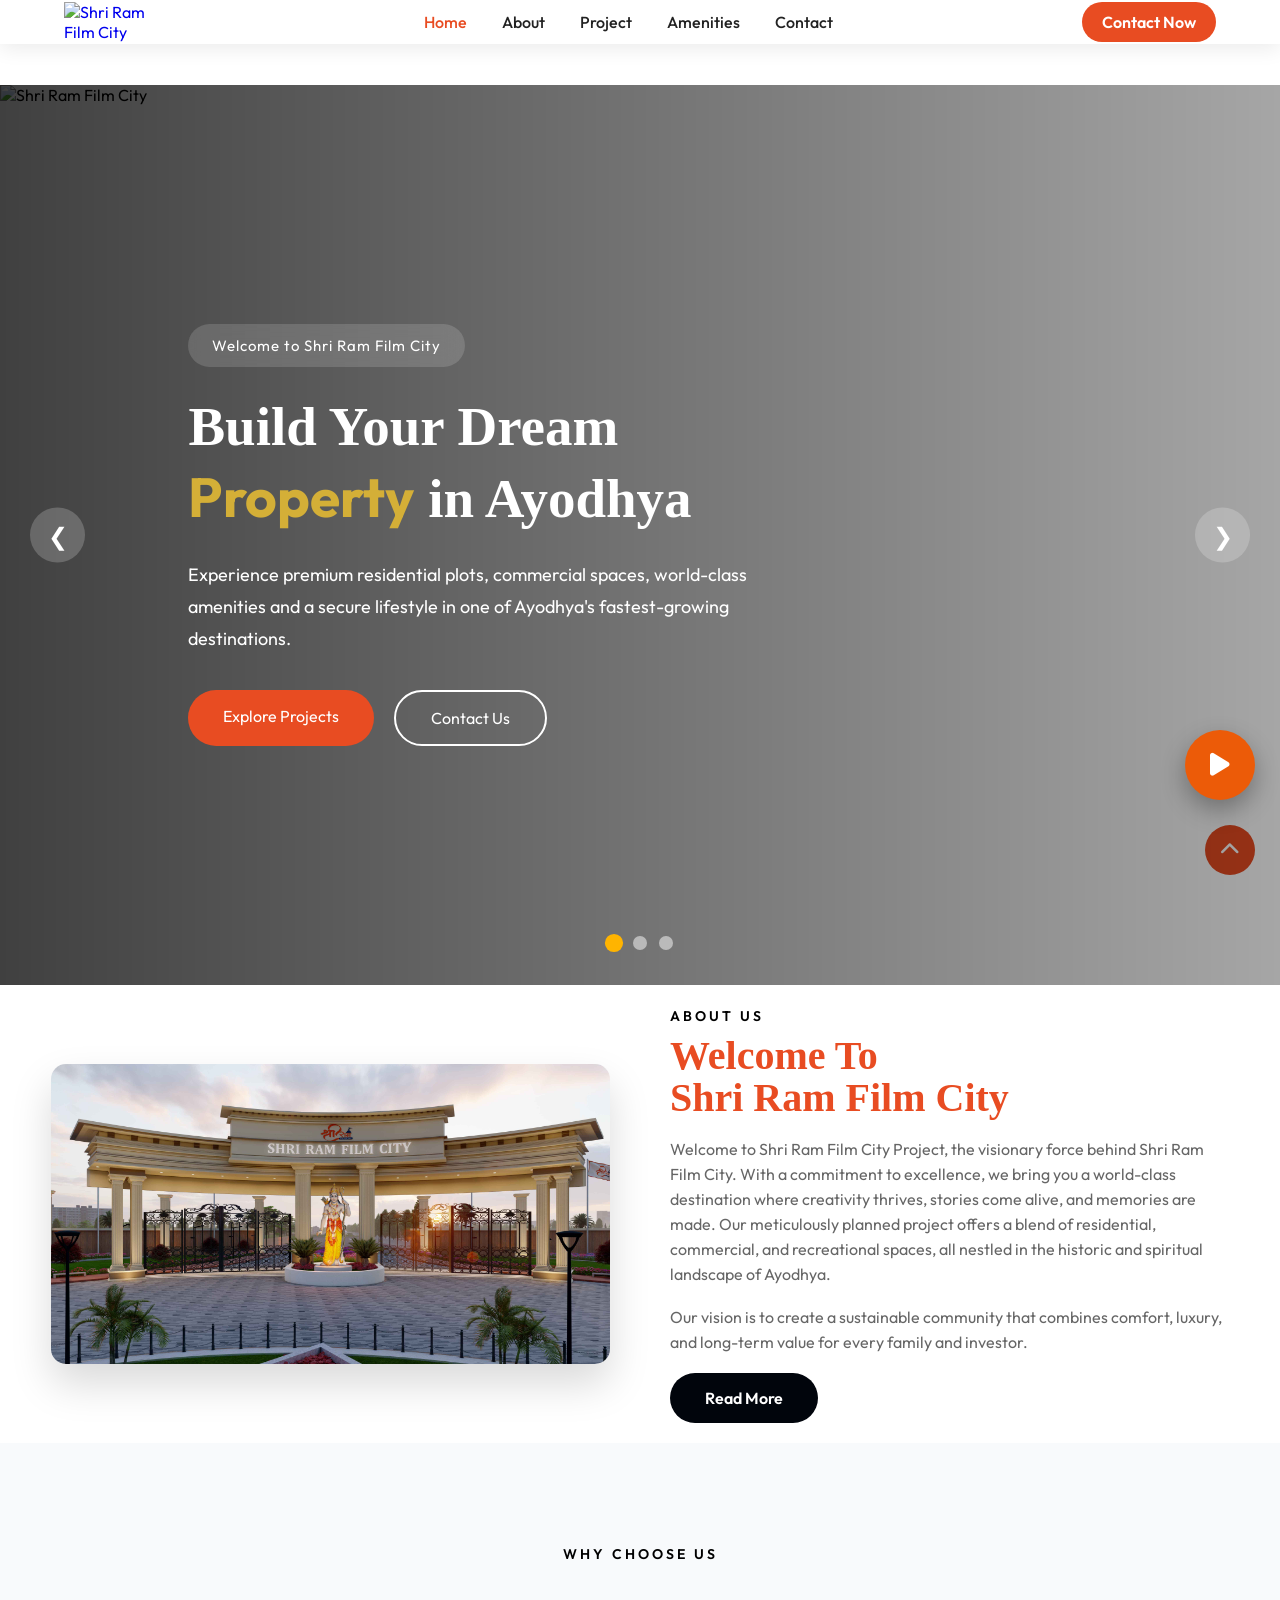
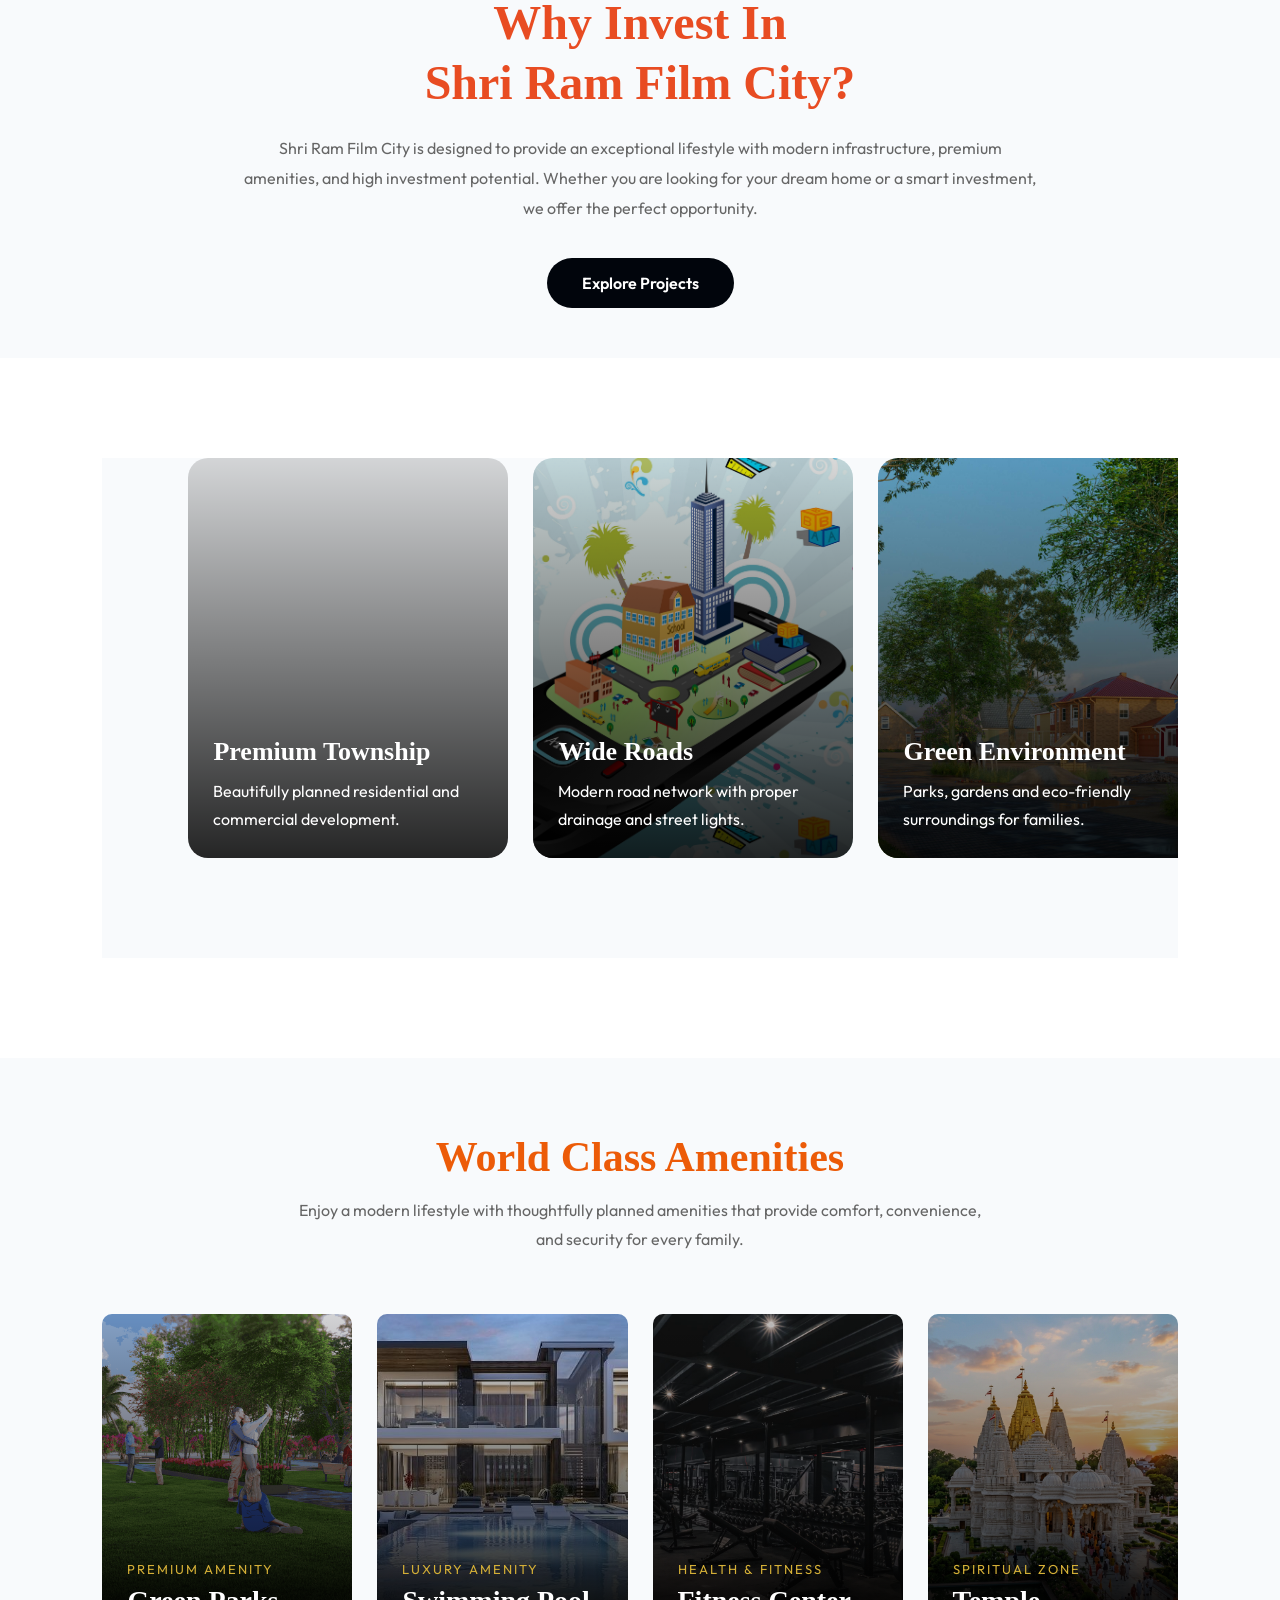
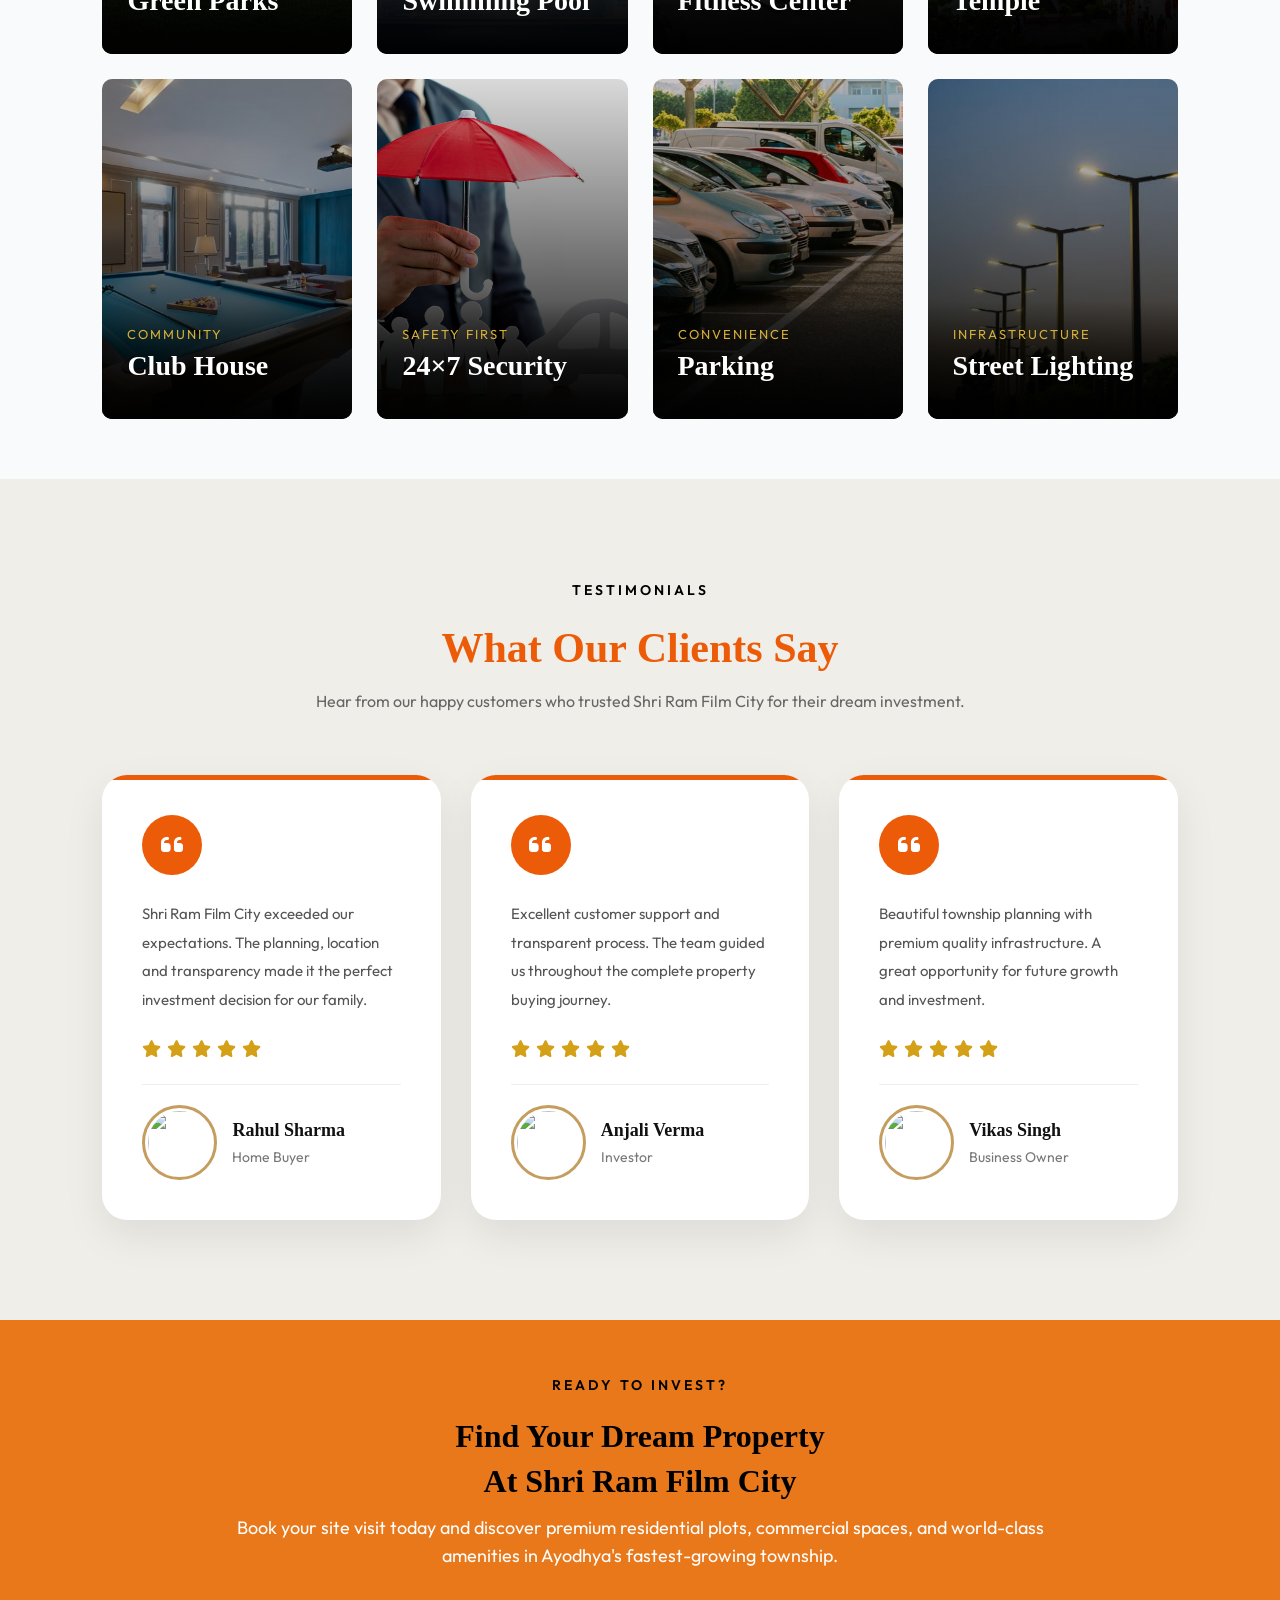
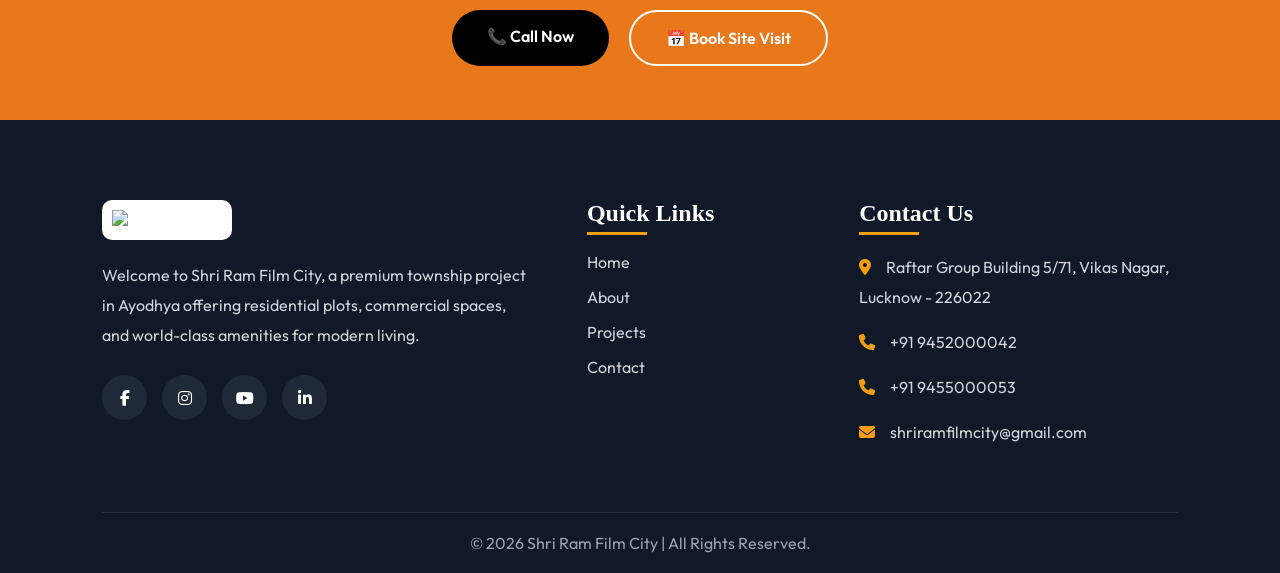
==== index.html @ e2ac4937 "Initial commit" ====
<!DOCTYPE html>
<html lang="en">

<head>

<meta charset="UTF-8">

<meta name="viewport" content="width=device-width, initial-scale=1.0">

<title>Shri Ram Film City</title>

<link rel="preconnect" href="https://fonts.googleapis.com">

<link rel="preconnect" href="https://fonts.gstatic.com" crossorigin>

<link href="https://fonts.googleapis.com/css2?family=Poppins:wght@300;400;500;600;700;800&display=swap" rel="stylesheet">

<link rel="stylesheet" href="css/style.css">

<link rel="stylesheet" href="css/responsive.css">

<link rel="preconnect" href="https://fonts.googleapis.com">
<link rel="preconnect" href="https://fonts.gstatic.com" crossorigin>

<link href="https://fonts.googleapis.com/css2?family=Outfit:wght@300;400;500;600;700;800&display=swap" rel="stylesheet">
<link rel="stylesheet" href="https://cdnjs.cloudflare.com/ajax/libs/font-awesome/6.7.2/css/all.min.css">
</head>

<body>

    <!--=========================
        PRELOADER
==========================-->

<div id="preloader">

    <div class="loader-content">

        <img src="../ShriRam//assets/images/logo.png" alt="Logo">

    </div>

</div>

<!-- Navbar -->
<!-- =======================
        HEADER
======================== -->

<header class="header">

    <nav class="navbar">

        <!-- Logo -->

        <a href="index.html" class="logo">

            <img src="../ShriRam/assets/images/logo.png" alt="Shri Ram Film City">

        </a>

        <!-- Navigation -->

        <ul class="nav-links">

            <li><a href="index.html" class="active">Home</a></li>

            <li><a href="about.html">About</a></li>

            <li><a href="Project.html">Project</a></li>

            <li><a href="Aminities.html">Amenities</a></li>

            <li><a href="contact.html">Contact</a></li>

        </ul>

        <!-- Book Button -->

        <a href="contact.html" class="book-btn">

            Contact Now

        </a>

        <!-- Mobile Menu -->

        <div class="menu-btn">

            ☰

        </div>

    </nav>

</header>


<!-- Hero -->
<!-- =========================
          HERO SECTION
========================== -->
<!--=====================================
            HERO SECTION
======================================-->

<section class="hero">

    <!-- Slider -->

    <div class="hero-slider">

        <!-- Slide 1 -->

        <div class="slide active">

            <img src="../ShriRam/assets/images/about.jpg" alt="Shri Ram Film City">

        </div>

        <!-- Slide 2 -->

        <div class="slide">

            <img src="../ShriRam/assets/images/hero.jpg.jpg" alt="Luxury Township">

        </div>

        <!-- Slide 3 -->

        <div class="slide">

            <img src="../ShriRam/assets/images/about.jpg" alt="Premium Villas">

        </div>

    </div>

    <!-- Overlay -->

    <div class="hero-overlay"></div>

    <!-- Hero Content -->

    <div class="hero-content">

        <span class="hero-subtitle">

            Welcome to Shri Ram Film City

        </span>

        <h1>

            Build Your Dream

            <span>Property</span>

            in Ayodhya

        </h1>

        <p>

            Experience premium residential plots, commercial spaces,
            world-class amenities and a secure lifestyle in one of
            Ayodhya's fastest-growing destinations.

        </p>

        <div class="hero-btns">

            <a href="projects.html" class="primary-btn">

                Explore Projects

            </a>

            <a href="contact.html" class="secondary-btn">

                Contact Us

            </a>

        </div>

    </div>

    <!-- Navigation Buttons -->

    <button class="slider-btn prev">

        &#10094;

    </button>

    <button class="slider-btn next">

        &#10095;

    </button>

    <!-- Pagination -->

    <div class="slider-dots">

        <span class="dot active"></span>

        <span class="dot"></span>

        <span class="dot"></span>

    </div>

</section>


<!-- About -->
<!-- ==================================
            ABOUT SECTION
=================================== -->

<section class="about">

    <div class="about-image">

        <img src="./assets/images/about.jpg" alt="About Shri Ram Film City">

    </div>

    <div class="about-content">

        <span class="section-subtitle">
            ABOUT US
        </span>

        <h2>
            Welcome To <br>
            Shri Ram Film City
        </h2>

        <p>
           
             Welcome to Shri Ram Film City Project, the visionary force behind Shri Ram Film City. With a commitment to excellence, we bring you a world-class destination where creativity thrives, stories come alive, and memories are made. Our meticulously planned project offers a blend of residential, commercial, and recreational spaces, all nestled in the historic and spiritual landscape of Ayodhya.
        </p>

        <p>
            Our vision is to create a sustainable community that combines
            comfort, luxury, and long-term value for every family and investor.
        </p>


        <a href="about.html" class="about-btn">
            Read More
        </a>

    </div>

</section>


<!-- Why Choose -->

<!-- ==================================
        WHY CHOOSE US
=================================== -->

<section class="why-choose">

    <div class="why-left">

        <span class="section-subtitle">WHY CHOOSE US</span>

        <h2>
            Why Invest In <br>
            Shri Ram Film City?
        </h2>

        <p>
            Shri Ram Film City is designed to provide an exceptional lifestyle
            with modern infrastructure, premium amenities, and high investment
            potential. Whether you are looking for your dream home or a smart
            investment, we offer the perfect opportunity.
        </p>

        <a href="projects.html" class="about-btn">
            Explore Projects
        </a>

    </div>

  
</section>
<section>

      <div class="why-right">

   <div class="why-track">

    <div class="why-card card1">
    <div class="overlay">
        <h3>Premium Township</h3>
        <p>Beautifully planned residential and commercial development.</p>
    </div>
</div>

<div class="why-card card2">
    <div class="overlay">
        <h3>Wide Roads</h3>
        <p>Modern road network with proper drainage and street lights.</p>
    </div>
</div>

<div class="why-card card3">
    <div class="overlay">
        <h3>Green Environment</h3>
        <p>Parks, gardens and eco-friendly surroundings for families.</p>
    </div>
</div>

<div class="why-card card4">
    <div class="overlay">
        <h3>24×7 Security</h3>
        <p>Gated community with CCTV surveillance and professional security.</p>
    </div>
</div>

<div class="why-card card5">
    <div class="overlay">
        <h3>High Returns</h3>
        <p>Excellent future appreciation and strong investment potential.</p>
    </div>
</div>

<div class="why-card card6">
    <div class="overlay">
        <h3>Prime Location</h3>
        <p>Excellent connectivity to Ayodhya city and major highways.</p>
    </div>
</div>

<!-- Duplicate Cards -->

<div class="why-card card1">
    <div class="overlay">
        <h3>Premium Township</h3>
        <p>Beautifully planned residential and commercial development.</p>
    </div>
</div>

<div class="why-card card2">
    <div class="overlay">
        <h3>Wide Roads</h3>
        <p>Modern road network with proper drainage and street lights.</p>
    </div>
</div>

<div class="why-card card3">
    <div class="overlay">
        <h3>Green Environment</h3>
        <p>Parks, gardens and eco-friendly surroundings.</p>
    </div>
</div>
</div>

</div>
</section>



<!-- Amenities -->
<!-- ==================================
        AMENITIES SECTION
=================================== -->

<section class="amenities">

    <div class="section-heading">

        <h2>World Class Amenities</h2>

        <p>
            Enjoy a modern lifestyle with thoughtfully planned amenities
            that provide comfort, convenience, and security for every family.
        </p>

    </div>

  <div class="amenities-grid">

    <div class="amenity-card park">
        <div class="amenity-content">
            <span>Premium Amenity</span>
            <h3>Green Parks</h3>
            <p>Beautiful landscaped gardens with lush greenery and walking tracks.</p>
           
        </div>
    </div>

    <div class="amenity-card pool">
        <div class="amenity-content">
            <span>Luxury Amenity</span>
            <h3>Swimming Pool</h3>
            <p>Modern swimming pool designed for relaxation and fitness.</p>
            
        </div>
    </div>

    <div class="amenity-card gym">
        <div class="amenity-content">
            <span>Health & Fitness</span>
            <h3>Fitness Center</h3>
            <p>Fully equipped gym with modern fitness machines.</p>
            
        </div>
    </div>

    <div class="amenity-card temple">
        <div class="amenity-content">
            <span>Spiritual Zone</span>
            <h3>Temple</h3>
            <p>A peaceful temple offering a serene spiritual environment.</p>
            
        </div>
    </div>

    <div class="amenity-card club">
        <div class="amenity-content">
            <span>Community</span>
            <h3>Club House</h3>
            <p>Luxury clubhouse for celebrations and recreational activities.</p>
            
        </div>
    </div>

    <div class="amenity-card security">
        <div class="amenity-content">
            <span>Safety First</span>
            <h3>24×7 Security</h3>
            <p>Round-the-clock CCTV surveillance and gated security.</p>
            
        </div>
    </div>

    <div class="amenity-card parking">
        <div class="amenity-content">
            <span>Convenience</span>
            <h3>Parking</h3>
            <p>Dedicated parking spaces for residents and visitors.</p>
            
        </div>
    </div>

    <div class="amenity-card lighting">
        <div class="amenity-content">
            <span>Infrastructure</span>
            <h3>Street Lighting</h3>
            <p>LED street lighting ensuring safety throughout the township.</p>
            
        </div>
    </div>

</div>

</section>

<!-- Testimonials -->
<!-- ==========================
        TESTIMONIALS
========================== -->

<section class="testimonials">


    <div class="section-heading">

        <span class="section-subtitle">
            TESTIMONIALS
        </span>


        <h2>
            What Our Clients Say
        </h2>


        <p>
            Hear from our happy customers who trusted
            Shri Ram Film City for their dream investment.
        </p>


    </div>



    <div class="testimonial-container">


        <!-- Card 1 -->

        <div class="testimonial-card">


            <div class="quote-icon">
                <i class="fa-solid fa-quote-left"></i>
            </div>


            <p>
                Shri Ram Film City exceeded our expectations.
                The planning, location and transparency made
                it the perfect investment decision for our family.
            </p>


            <div class="rating">

                <i class="fa-solid fa-star"></i>
                <i class="fa-solid fa-star"></i>
                <i class="fa-solid fa-star"></i>
                <i class="fa-solid fa-star"></i>
                <i class="fa-solid fa-star"></i>

            </div>



            <div class="client">


                <img src="../ShriRam/assets/images/client1.jfif">


                <div>

                    <h3>
                        Rahul Sharma
                    </h3>

                    <span>
                        Home Buyer
                    </span>

                </div>


            </div>


        </div>





        <!-- Card 2 -->


        <div class="testimonial-card">


            <div class="quote-icon">
                <i class="fa-solid fa-quote-left"></i>
            </div>


            <p>

                Excellent customer support and transparent
                process. The team guided us throughout the
                complete property buying journey.

            </p>


            <div class="rating">

                <i class="fa-solid fa-star"></i>
                <i class="fa-solid fa-star"></i>
                <i class="fa-solid fa-star"></i>
                <i class="fa-solid fa-star"></i>
                <i class="fa-solid fa-star"></i>

            </div>



            <div class="client">


                <img src="../ShriRam/assets/images/client2.avif">


                <div>

                    <h3>
                        Anjali Verma
                    </h3>


                    <span>
                        Investor
                    </span>


                </div>


            </div>



        </div>






        <!-- Card 3 -->


        <div class="testimonial-card">


            <div class="quote-icon">

                <i class="fa-solid fa-quote-left"></i>

            </div>



            <p>

                Beautiful township planning with premium
                quality infrastructure. A great opportunity
                for future growth and investment.

            </p>



            <div class="rating">


                <i class="fa-solid fa-star"></i>

                <i class="fa-solid fa-star"></i>

                <i class="fa-solid fa-star"></i>

                <i class="fa-solid fa-star"></i>

                <i class="fa-solid fa-star"></i>


            </div>




            <div class="client">


                <img src="../ShriRam/assets/images/client3.jfif">


                <div>

                    <h3>
                        Vikas Singh
                    </h3>


                    <span>
                        Business Owner
                    </span>


                </div>


            </div>



        </div>


    </div>


</section>


<!-- Contact -->

<!-- ==================================
        CALL TO ACTION
=================================== -->

<section class="cta">

    <div class="cta-overlay">

        <div class="cta-content">

            <span class="section-subtitle">
                READY TO INVEST?
            </span>

            <h2>
                Find Your Dream Property <br>
                At Shri Ram Film City
            </h2>

            <p>
                Book your site visit today and discover premium residential
                plots, commercial spaces, and world-class amenities in
                Ayodhya's fastest-growing township.
            </p>

           <div class="cta-buttons">

    <a href="contact.html" class="call-btn">
        📞 Call Now
    </a>

    <a href="contact.html" class="visit-btn">
        📅 Book Site Visit
    </a>

</div>

        </div>

    </div>

</section>

<!-- Footer -->

<!--=========================
        FOOTER
==========================-->

<footer class="footer">

    <div class="footer-container">

        <!-- Company -->

        <div class="footer-col">

            <img src="../ShriRam/assets/images/logo.png" class="footer-logo" alt="Logo">

            <p>
                Welcome to Shri Ram Film City, a premium township project
                in Ayodhya offering residential plots, commercial spaces,
                and world-class amenities for modern living.
            </p>

            <div class="social-links">

                <a href="#"><i class="fab fa-facebook-f"></i></a>

                <a href="#"><i class="fab fa-instagram"></i></a>

                <a href="#"><i class="fab fa-youtube"></i></a>

                <a href="#"><i class="fab fa-linkedin-in"></i></a>

            </div>

        </div>

        <!-- Quick Links -->

        <div class="footer-col">

            <h3>Quick Links</h3>

            <ul>

                <li><a href="index.html">Home</a></li>

                <li><a href="about.html">About</a></li>

                <li><a href="projects.html">Projects</a></li>

                <li><a href="contact.html">Contact</a></li>

            </ul>

        </div>

        <!-- Contact -->

        <div class="footer-col">

            <h3>Contact Us</h3>

            <p>
                <i class="fas fa-map-marker-alt"></i>

                Raftar Group Building 5/71,
                Vikas Nagar,
                Lucknow - 226022

            </p>

            <p>

                <i class="fas fa-phone"></i>

                +91 9452000042

            </p>

            <p>

                <i class="fas fa-phone"></i>

                +91 9455000053

            </p>

            <p>

                <i class="fas fa-envelope"></i>

                shriramfilmcity@gmail.com

            </p>

        </div>

    </div>

    <div class="footer-bottom">

        <p>

            © 2026 Shri Ram Film City | All Rights Reserved.

        </p>

    </div>

</footer>
<!-- Floating Video Button -->
<div class="video-popup-btn" id="openVideo">
    <i class="fa-solid fa-play"></i>
</div>

<!-- Video Popup -->
<div class="video-modal" id="videoModal">

    <div class="video-box">

        <span class="close-video" id="closeVideo">&times;</span>

        <video controls id="popupVideo">
            <source src="assets/video/shriram.mp4" type="video/mp4">
            Your browser does not support video.
        </video>

    </div>

</div>
<a href="#" class="scroll-top">

    <i class="fas fa-chevron-up"></i>

</a>

<script src="js/main.js"></script>

</body>

</html>
---- css/style.css ----
*{
margin:0;
padding:0;
  box-sizing:border-box;
    font-family: 'Outfit', sans-serif;
}

html{
scroll-behavior:smooth;
}

body{
background:#fff;
overflow-x:hidden;
}

img{
width:100%;
display:block;
}

a{
text-decoration:none;
}

ul{
list-style:none;
}

section{
padding:100px 8%;
}
h1,h2,h3,h4,h5,h6{
    font-family:'Cinzel', serif;
}

body{
    font-family:'Outfit', sans-serif;
}

/*==================================
        PRELOADER
===================================*/

#preloader{

    position:fixed;

    top:0;

    left:0;

    width:100%;

    height:100vh;

    background:#fff;

    display:flex;

    justify-content:center;

    align-items:center;

    z-index:99999;

    transition:opacity .6s ease, visibility .6s;

}
#preloader{

    transition: opacity 1s ease, visibility 1s ease;

}
.loader-content{

    text-align:center;

}

.loader-content img{

    width:120px;

    margin-bottom:20px;

    animation:logoZoom 1.5s infinite alternate;

}

.loader-content h2{

    font-size:40px;

    color:#E84C22;

    margin-bottom:30px;

}

.loader{

    width:60px;

    height:60px;

    border:6px solid #ddd;

    border-top:6px solid #0d6efd;

    border-radius:50%;

    margin:auto;

    animation:spin 1s linear infinite;

}

@keyframes spin{

    100%{

        transform:rotate(360deg);

    }

}

@keyframes logoZoom{

    from{

        transform:scale(1);

    }

    to{

        transform:scale(1.08);

    }

}
/*==================================
            HEADER
===================================*/

.header{

    position:fixed;

    top:0;

    left:0;

    width:100%;

    z-index:1000;

}

/*==================================
            NAVBAR
===================================*/

.navbar{

    width:100%;

    display:flex;

    justify-content:space-between;

    align-items:center;

    padding:2px 5%;

    background:#fff;

    box-shadow:0 5px 20px rgba(0,0,0,.08);

    transition:all .4s ease;

}

.logo img{

     width:110px;

    transition:.4s;

}

.nav-links{

    display:flex;

    align-items:center;

    gap:35px;

}

.nav-links li{

    list-style:none;

}

.nav-links a{

    color:#222;

    font-size:16px;

    font-weight:500;

    transition:.3s;

}

.nav-links a:hover{

    color:#E84C22;

}

.nav-links a.active{

    color:#E84C22;

}

/* Book Button */

.book-btn{

    background:#E84C22;

    color:#fff;

    padding:10px 20px;

    border-radius:40px;

    transition:.3s;

    font-weight:600;

}

.book-btn:hover{

    background:#084298;

}

/* Menu */

.menu-btn{

    display:none;

    font-size:30px;

    cursor:pointer;

}

/*==================================
            HERO
===================================*/
/*======================================
            HERO SECTION
======================================*/

.hero{
    position: relative;
    width: 100%;
    height: 100vh;
    margin-top: 85px;
    overflow: hidden;
}

/* Slider */

.hero-slider{
    position: absolute;
    inset: 0;
    width: 100%;
    height: 100%;
}

.slide{
    position: absolute;
    inset: 0;
    opacity: 0;
    visibility: hidden;
    transition: all 1s ease;
}

.slide.active{
    opacity: 1;
    visibility: visible;
}

.slide img{
    width: 100%;
    height: 100%;
    object-fit: cover;
    display: block;
}

/* Overlay */

.hero-overlay{
    position: absolute;
    inset: 0;
    background: linear-gradient(
        to right,
        rgba(0,0,0,.75),
        rgba(0,0,0,.35)
    );
    z-index: 2;
}

/* Content */

.hero-content{

    position: relative;

    z-index: 5;

    max-width: 700px;

    height: 100%;

    display: flex;

    flex-direction: column;

    justify-content: center;

    padding-left: 8%;

    color: #ffffff;

}

.hero-subtitle{

    display: inline-block;

    width: fit-content;

    background: rgba(255,255,255,.15);

    backdrop-filter: blur(10px);

    padding: 12px 24px;

    border-radius: 40px;

    margin-bottom: 25px;

    font-size: 15px;

    letter-spacing: 1px;

}

.hero-content h1{

    font-size: 55px;

    line-height: 70px;

    margin-bottom: 25px;

}

.hero-content h1 span{

    color: #d4af37;

}

.hero-content p{

    font-size: 18px;

    line-height: 32px;

    margin-bottom: 35px;

    max-width: 620px;

}

/* Buttons */

.hero-btns{

    display: flex;

    gap: 20px;

}

.primary-btn{

    background: rgb(232, 76, 34);

    color: #fff;

    padding: 16px 35px;

    border-radius: 40px;

    transition: .3s;

}

.primary-btn:hover{

    background: rgba(0,0,0,0.5);

}

.secondary-btn{

    border: 2px solid #fff;

    color: #fff;

    padding: 16px 35px;

    border-radius: 40px;

    transition: .3s;

}

.secondary-btn:hover{

    background: #f17006;

    color: #111;

}

/* Slider Buttons */

.slider-btn{

    position: absolute;

    top: 50%;

    transform: translateY(-50%);

    width: 55px;

    height: 55px;

    border: none;

    border-radius: 50%;

    background: rgba(255,255,255,.2);

    color: #fff;

    font-size: 24px;

    cursor: pointer;

    z-index: 10;

    transition: .3s;

}

.slider-btn:hover{

    background: #e98009;

}

.prev{

    left: 30px;

}

.next{

    right: 30px;

}

/* Dots */

.slider-dots{

    position: absolute;

    left: 50%;

    bottom: 35px;

    transform: translateX(-50%);

    display: flex;

    gap: 12px;

    z-index: 10;

}

.dot{

    width: 14px;

    height: 14px;

    border-radius: 50%;

    background: rgba(255,255,255,.5);

    cursor: pointer;

    transition: .3s;

}

.dot.active{

    background: #ffb400;

    transform: scale(1.3);

}
/*==================================
            ABOUT
===================================*/

.about{

    padding:20px 4%;

    display:grid;

    grid-template-columns:1fr 1fr;

    gap:60px;

    align-items:center;

    background:#fff;

}

.about-image img{

    width:100%;
    height: 300px;
    border-radius:15px;

    box-shadow:0 20px 40px rgba(0,0,0,.15);

}

.section-subtitle{

    display:inline-block;

    color:#0d6efd;

    font-weight:600;

    letter-spacing:2px;

    margin-bottom:10px;

}

.about-content h2{

    font-size:40px;

    color:#E84C22;

    margin-bottom:18px;

    line-height:42px;

}

.about-content p{

    color:#666;

    line-height:25px;

    margin-bottom:18px;

}

.about-features{

    display:grid;

    grid-template-columns:repeat(2,1fr);

    gap:20px;

    margin:20px 0;

}

.feature-box{

    background:#E84C22;

    padding:10px;

    border-radius:15px;

    text-align:center;

    transition:.3s;

}

.feature-box:hover{

    transform:translateY(-8px);

    background:#0d6efd;

    color:#fff;

}

.feature-box h3{

    font-size:25px;

    margin-bottom:8px;

}

.about-btn{

    display:inline-block;

    padding:15px 35px;

    background:#01050c;

    color:#fff;

    border-radius:40px;

    transition:.3s;

    font-weight:600;

}

.about-btn:hover{

    background:#eb7f03;

}
/*==================================
        WHY CHOOSE US
===================================*/

.why-choose{
    width:100%;
    padding:100px 8% 50px;
    background:#f8fafc;
}
.why-left{
    max-width:800px;
    margin:auto;
    text-align:center;
}

.why-left h2{
    font-size:48px;
    color: #E84C22;
    line-height:60px;
    margin:20px 0;
}

.why-left p{
    line-height:30px;
    color:#666;
    margin-bottom:35px;
}
.why-right{
    width:100%;
   
    overflow:hidden;
    background:#f8fafc;
    padding:0 8% 100px;
}

.why-track{
    display: flex;
    gap: 25px;
    width: max-content;
    animation: scrollCards 25s linear infinite;
}

.why-track:hover{
    animation-play-state: paused;
}

.why-card{
    width:320px;
    height:400px;
    flex-shrink:0;
    position:relative;
    border-radius:20px;
    overflow:hidden;
    background-size:cover;
    background-position:center;
    transition:.4s;
}
.why-card h3{
    font-size: 25px;
}
.why-card p{
    font-size: 18px;
}


.why-card:hover{
    transform:translateY(-10px) scale(1.03);
}
.why-card::before{
    content:"";
    position:absolute;
    inset:0;
    background:linear-gradient(to top,
        rgba(0,0,0,.85),
        rgba(0,0,0,.15));
}
.overlay{
    position:absolute;
    left:0;
    bottom:0;
    width:100%;
    padding:25px;
    color:#fff;
    z-index:2;
}

.overlay h3{
    font-size:26px;
    margin-bottom:10px;
}

.overlay p{
    font-size:16px;
    line-height:28px;
}


.card1{
    background-image:url("../assets/images/township.jpg");
}

.card2{
    background-image:url("../assets/images/road.jpg");
}

.card3{
    background-image:url("../assets/images/img3.jpg");
}

.card4{
    background-image:url("../assets/images/security.jpg");
}

.card5{
    background-image:url("../assets/images/return.jpg");
}

.card6{
    background-image:url("../assets/images/img6.jpg");
}

.why-card:hover .why-icon{
    background:black;
    transform:rotateY(180deg) scale(1.1);
}


@keyframes scrollCards{

    from{
        transform: translateX(0);
    }

    to{
        transform: translateX(-50%);
    }

}
/*==================================
        FEATURED PROJECTS
===================================*/

.projects{

    padding:80px 7%;

    background:#fff;

}

.section-heading{

    text-align:center;

    margin-bottom:60px;

}

.section-heading h2{

    font-size:48px;

    margin:15px 0;

    color:#E84C22;

}

.section-heading p{

    max-width:700px;

    margin:auto;

    color:#666;

    line-height:30px;

}

.project-grid{

    display:grid;

    grid-template-columns:repeat(3,1fr);

    gap:30px;

}

.project-card{

    background:#fff;

    border-radius:20px;

    overflow:hidden;

    box-shadow:0 10px 30px rgba(0,0,0,.08);

    transition:.35s;

}

.project-card:hover{

    transform:translateY(-10px);

}

.project-image{

    overflow:hidden;

}

.project-image img{

    width:100%;

    height:260px;

    object-fit:cover;

    transition:.5s;

}

.project-card:hover img{

    transform:scale(1.1);

}

.project-content{

    padding:28px;

}

.project-tag{

    display:inline-block;

    background:#0d6efd;

    color:#fff;

    padding:6px 16px;

    border-radius:30px;

    font-size:14px;

    margin-bottom:18px;

}

.commercial{

    background:#198754;

}

.villa{

    background:#dc3545;

}

.project-content h3{

    margin-bottom:15px;

    color:#222;

}

.project-content p{

    color:#666;

    line-height:28px;

    margin-bottom:25px;

}

.project-info{

    display:flex;

    justify-content:space-between;

    margin-bottom:25px;

    border-top:1px solid #eee;

    border-bottom:1px solid #eee;

    padding:18px 0;

}

.project-info h4{

    font-size:15px;

    color:#111;

}

.project-info span{

    color:#777;

    font-size:14px;

}

.project-btn{

    display:inline-block;

    width:100%;

    text-align:center;

    padding:14px;

    background:#0d6efd;

    color:#fff;

    border-radius:10px;

    transition:.3s;

}

.project-btn:hover{

    background:#084298;

}
/*==================================
        AMENITIES
===================================*/

.amenities{

    padding:60px 8%;

    background:#f8fafc;

}
.section-heading h2{
    color: #ec5b08;
}
.amenity-card{
    position:relative;
    height:280px;
    border-radius:2px;
    overflow:hidden;
    background-size:cover;
    background-position:center;
}

.amenity-card::before{
    content:"";
    position:absolute;
    inset:0;
    background:linear-gradient(
        to top,
        rgba(0,0,0,.75),
        rgba(0,0,0,.15)
    );
}
.amenities-grid{
    width:100%;
    display:grid;
    grid-template-columns:repeat(4,1fr);
    gap:25px;
    margin-top:50px;
}

/*=========================
 Card
=========================*/

.amenity-card{

    position:relative;
    height:300px;
    overflow:hidden;
    border-radius:10px;
    cursor:pointer;

    background-size:cover;
    background-position:center;
    background-repeat:no-repeat;

    transition:.5s ease;

}

/* Dark Transparent Layer */

.amenity-card::before{

    content:"";
    position:absolute;
    inset:0;

    background:linear-gradient(
        to top,
        rgba(0,0,0,.85),
        rgba(0,0,0,.25)
    );

    transition:.5s;

}

/* Hover Effect */

.amenity-card:hover{

    transform:translateY(-10px);

}

.amenity-card:hover::before{

    background:linear-gradient(
        to top,
        rgba(0,0,0,.95),
        rgba(0,0,0,.05)
    );

}

/* Zoom Image */

.amenity-card::after{

    content:"";
    position:absolute;
    inset:0;

    background:inherit;
    background-size:cover;
    background-position:center;

    transition:.6s;

    z-index:-1;

}

.amenity-card:hover::after{

    transform:scale(1.1);

}

/*=========================
 Content
=========================*/

.amenities-grid{
    display:grid;
    grid-template-columns:repeat(4,1fr);
    gap:25px;
    margin-top:60px;
}

.amenity-card{
    position:relative;
    height:340px;
    border-radius:10px;
    overflow:hidden;
    background-size:cover;
    background-position:center;
    transition:.5s;
    cursor:pointer;
}

.amenity-card::before{
    content:"";
    position:absolute;
    inset:0;
    background:linear-gradient(to top,
    rgba(0,0,0,.9),
    rgba(0,0,0,.15));
    transition:.4s;
}

.amenity-card:hover{
    transform:translateY(-12px);
}

.amenity-card:hover::before{
    background:linear-gradient(to top,
    rgba(0,0,0,.95),
    rgba(0,0,0,0));
}

.amenity-content{

    position:absolute;
    left:0;
    right:0;
    bottom:0;

    padding:25px;

    z-index:2;

    text-align:left;

    background:linear-gradient(
        to top,
        rgba(0,0,0,.9),
        rgba(0,0,0,.55),
        transparent
    );

}


.amenity-content span{

    display:block;
    color:#d4af37;
    font-size:13px;
    text-transform:uppercase;
    letter-spacing:2px;
    margin-bottom:8px;

}

.amenity-content h3{

    color:#fff;
    font-size:28px;
    font-family:'Cinzel',serif;
    margin:0;
    transition:.4s;

}


.amenity-content p{

    color:#fff;
    line-height:26px;
    margin-top:12px;

    max-height:0;
    overflow:hidden;
    opacity:0;

    transition:.4s;

}
.amenity-card:hover .amenity-content p{

    max-height:100px;
    opacity:1;

}

.amenity-content a{
    display:inline-block;
    color:#fff;
    text-decoration:none;
    font-weight:600;
    padding:10px 22px;
    border:2px solid #d4af37;
    border-radius:30px;
    opacity:0;
    transform:translateY(20px);
    transition:.4s;
}

.amenity-card:hover .amenity-content p,
.amenity-card:hover .amenity-content a{
    opacity:1;
    transform:translateY(0);
}

.amenity-content a:hover{
    background:#d4af37;
    color:#111;
}

/* Images */

.park{background-image:url("../assets/images/img8.png");}
.pool{background-image:url("../assets/images/projet1.jfif");}
.gym{background-image:url("../assets/images/fitness.avif");}
.temple{background-image:url("../assets/images/img14.jpg");}
.club{background-image:url("../assets/images/club.jpg");}
.security{background-image:url("../assets/images/security.jpg");}
.parking{background-image:url("../assets/images/parking.jpg");}
.lighting{background-image:url("../assets/images/light.jpg");}

/* Responsive */
@media(max-width:991px){
    .amenities-grid{
        grid-template-columns:repeat(2,1fr);
    }
}

@media(max-width:576px){
    .amenities-grid{
        grid-template-columns:1fr;
    }
}
/*==================================
        TESTIMONIALS
===================================*/
/* ============================
 TESTIMONIAL SECTION
============================ */


.testimonials{


    padding:100px 8%;


    background:

    linear-gradient(
    rgba(0,0,0,.04),
    rgba(0,0,0,.04)
    ),

    #faf8f2;


}




/* Heading */


.section-heading{


    text-align:center;

    max-width:700px;

    margin:auto;

    margin-bottom:60px;


}



.section-subtitle{


    color:#c59d5f;

    font-size:14px;

    font-weight:600;

    letter-spacing:3px;


}



.section-heading h2{


    font-size:42px;

    margin:15px 0;

    color:#ec5b08;


}



.section-heading p{


    color:#666;

    line-height:1.8;

    font-size:16px;


}






/* Cards */


.testimonial-container{


    display:grid;


    grid-template-columns:repeat(3,1fr);


    gap:30px;


}





.testimonial-card{


    position:relative;


    background:white;


    padding:40px;


    border-radius:25px;


    box-shadow:

    0 15px 40px rgba(0,0,0,.08);


    transition:.5s;


    overflow:hidden;


}






.testimonial-card::before{


    content:"";


    position:absolute;


    top:0;

    left:0;


    width:100%;


    height:5px;


    background:#ec5b08;


}





.testimonial-card:hover{


    transform:translateY(-12px);


    box-shadow:

    0 25px 50px rgba(0,0,0,.15);


}






/* Quote */


.quote-icon{


    width:60px;


    height:60px;


    display:flex;


    align-items:center;


    justify-content:center;


    background:#ec5b08;


    color:white;


    border-radius:50%;


    font-size:25px;


    margin-bottom:25px;


}







.testimonial-card p{


    color:#555;


    font-size:15px;


    line-height:1.9;


    margin-bottom:25px;


}





/* Rating */


.rating{


    margin-bottom:25px;


}



.rating i{


    color:#d4a017;


    font-size:17px;


    margin-right:3px;


}





/* Client */


.client{


    display:flex;


    align-items:center;


    gap:15px;


    border-top:1px solid #eee;


    padding-top:20px;


}





.client img{


    width:75px;


    height:75px;


    border-radius:50%;


    object-fit:cover;


    border:3px solid #c59d5f;


    padding:3px;


}



.client h3{


    font-size:18px;


    color:#111;


    margin-bottom:5px;


}




.client span{


    color:#777;


    font-size:14px;


}







/* ============================
 RESPONSIVE
============================ */


@media(max-width:992px){


.testimonial-container{


    grid-template-columns:repeat(2,1fr);


}


}




@media(max-width:768px){


.testimonials{


    padding:70px 20px;


}



.section-heading h2{


    font-size:32px;


}



.testimonial-container{


    grid-template-columns:1fr;


}



.testimonial-card{


    padding:30px;


}



}
/*==================================
        CALL TO ACTION
===================================*/

.cta{

    width:100%;

    height:400px;

    background-color: #e76b05e8;

    position:relative;

}

.cta-overlay{

    width:100%;

    height:100%;

    display:flex;

    justify-content:center;

    align-items:center;

    text-align:center;

    padding:0 2%;

}

.cta-content{

    max-width:850px;

    color:#fff;

}

.cta-content h2{

    font-size:32px;

    margin:10px 0;

    line-height:45px;

    color: black;
    font-weight: 800;

}

.cta-content p{

    line-height:28px;

    font-size:18px;

    margin-bottom:40px;

}

.cta-buttons{

    display:flex;

    justify-content:center;

    gap:20px;

}

.call-btn{

    background:black;

    color:#fff;

    padding:16px 35px;

    border-radius:50px;

    font-weight:600;

    transition:.3s;

}

.call-btn:hover{

    background:#ee8803;

}

.visit-btn{

    border:2px solid #fff;

    color:#fff;

    padding:16px 35px;

    border-radius:50px;

    font-weight:600;

    transition:.3s;

}

.visit-btn:hover{

    background:#fff;

    color:#111;

}
.section-subtitle{
    color: black;
}
/*=========================
        FOOTER
==========================*/

.footer{

    background:#111827;

    color:#fff;

    padding:80px 8% 20px;

}

.footer-container{

    display:grid;

    grid-template-columns:2fr 1fr 1.5fr;

    gap:60px;

}

.footer-logo{

    width:130px;

    margin-bottom:20px;

    background:#fff;

    padding:10px;

    border-radius:10px;

}

.footer-col p{

    color:#d1d5db;

    line-height:30px;

    margin-bottom:15px;

}

.footer-col h3{

    margin-bottom:25px;

    font-size:24px;

    position:relative;

}

.footer-col h3::after{

    content:"";

    position:absolute;

    left:0;

    bottom:-8px;

    width:60px;

    height:3px;

    background:#f59e0b;

}

.footer-col ul{

    list-style:none;

}

.footer-col ul li{

    margin-bottom:15px;

}

.footer-col ul li a{

    color:#d1d5db;

    transition:.3s;

}

.footer-col ul li a:hover{

    color:#f59e0b;

    padding-left:8px;

}

.footer-col p i{

    color:#f59e0b;

    margin-right:12px;

}

.social-links{

    display:flex;

    gap:15px;

    margin-top:25px;

}

.social-links a{

    width:45px;

    height:45px;

    background:#1f2937;

    border-radius:50%;

    display:flex;

    justify-content:center;

    align-items:center;

    color:#fff;

    transition:.3s;

}

.social-links a:hover{

    background:#f59e0b;

    transform:translateY(-5px);

}

.footer-bottom{

    border-top:1px solid rgba(255,255,255,.1);

    margin-top:50px;

    padding-top:20px;

    text-align:center;

}

.footer-bottom p{

    color:#9ca3af;

}

.scroll-top{

    position:fixed;

    right:25px;

    bottom:25px;

    width:50px;

    height:50px;

    background:rgb(232, 76, 34);

    color:#fff;

    display:flex;

    justify-content:center;

    align-items:center;

    border-radius:50%;

    font-size:20px;

    transition:.3s;

}

.scroll-top:hover{

    background:#d97706;

    transform:translateY(-5px);

}
/* Floating Video Button */

.video-popup-btn{
    position:fixed;
    right:25px;
    bottom:100px;
    width:70px;
    height:70px;
    background:#ec5b08;
    color:#fff;
    border-radius:50%;
    display:flex;
    justify-content:center;
    align-items:center;
    cursor:pointer;
    font-size:26px;
    z-index:9999;
    box-shadow:0 10px 25px rgba(0,0,0,.3);
    animation:pulse 1.8s infinite;
}

.video-popup-btn:hover{
    transform:scale(1.08);
}

/* Pulse Animation */

@keyframes pulse{

0%{
box-shadow:0 0 0 0 rgba(212,175,55,.7);
}

70%{
box-shadow:0 0 0 20px rgba(212,175,55,0);
}

100%{
box-shadow:0 0 0 0 rgba(212,175,55,0);
}

}

/* Popup */

.video-modal{

position:fixed;
left:0;
top:0;
width:100%;
height:100%;
background:rgba(0,0,0,.75);

display:flex;
justify-content:center;
align-items:center;

visibility:hidden;
opacity:0;

transition:.4s;

z-index:99999;

}

.video-modal.active{

visibility:visible;
opacity:1;

}

.video-box{

position:relative;
width:80%;
max-width:850px;

}

.video-box video{

width:100%;
border-radius:12px;

}

.close-video{

position:absolute;
right:-10px;
top:-45px;

font-size:40px;
color:#fff;
cursor:pointer;

}
---- css/responsive.css ----
/*==================================
        TABLET
===================================*/

@media(max-width:992px){

.nav-links{

    position:absolute;

    top:100%;

    left:0;

    width:100%;

    background:#fff;

    display:none;

    flex-direction:column;

    padding:25px;

    box-shadow:0 10px 20px rgba(0,0,0,.1);

}

.nav-links.show{

    display:flex;

}

.book-btn{

    display:none;

}

.menu-btn{

    display:block;

}

}

/*==================================
        MOBILE
===================================*/

@media(max-width:768px){

.logo img{

    width:140px;

}

.navbar{

    padding:16px 5%;

}

}
/*==============================
        HERO RESPONSIVE
===============================*/
/*======================================
        TABLET
======================================*/

@media(max-width:992px){

.hero{

height:85vh;

}

.hero-content{

padding:0 8%;

}

.hero-content h1{

font-size:52px;

line-height:65px;

}

.hero-content p{

font-size:17px;

line-height:30px;

}

}

/*======================================
        MOBILE
======================================*/

@media(max-width:768px){

.hero{

height:75vh;

margin-top:75px;

}

.hero-content{

padding:0 6%;

text-align:center;

align-items:center;

}

.hero-subtitle{

font-size:13px;

padding:10px 18px;

}

.hero-content h1{

font-size:38px;

line-height:48px;

}

.hero-content p{

font-size:16px;

line-height:28px;

}

.hero-btns{

flex-direction:column;

width:100%;

}

.primary-btn,
.secondary-btn{

width:100%;

text-align:center;

}

.slider-btn{

display:none;

}

}

/*======================================
        SMALL MOBILE
======================================*/

@media(max-width:480px){

.hero{

height:70vh;

}

.hero-content h1{

font-size:30px;

line-height:40px;

}

.hero-content p{

font-size:15px;

line-height:26px;

}

.slider-dots{

bottom:20px;

}

}
/*=============================
        ABOUT
==============================*/

@media(max-width:992px){

.about{

    grid-template-columns:1fr;

}

.about-content{

    text-align:center;

}

.about-features{

    grid-template-columns:repeat(2,1fr);

}

}

@media(max-width:768px){

.about{

    padding:70px 6%;

}

.about-content h2{

    font-size:34px;

    line-height:45px;

}

.about-features{

    grid-template-columns:1fr;

}
.feature-box:hover{
    background-color: rgb(12, 6, 0);
    color: white;
}
}
/*=============================
        WHY CHOOSE
==============================*/

@media(max-width:992px){

.why-choose{

    grid-template-columns:1fr;

}

.why-left{

    text-align:center;

}

}

@media(max-width:768px){

.why-right{

    grid-template-columns:1fr;

}

.why-left h2{

    font-size:34px;

    line-height:45px;

}

.why-card{

    padding:22px;

}

}

/*=============================
        AMENITIES
==============================*/

@media(max-width:992px){

.amenities-grid{

    grid-template-columns:repeat(2,1fr);

}

}

@media(max-width:768px){

.amenities{

    padding:70px 6%;

}

.amenities-grid{

    grid-template-columns:1fr;

}

.amenity-card{

    padding:30px 20px;

}

.amenity-icon{

    width:70px;

    height:70px;

    font-size:30px;

}

}
@media(max-width:992px){

.amenities-grid{

    grid-template-columns:repeat(2,1fr);

}

}

@media(max-width:576px){

.amenities-grid{

    grid-template-columns:1fr;

}

}
/*=========================
        GALLERY
==========================*/

@media(max-width:992px){

.gallery-grid{

grid-template-columns:repeat(2,1fr);

}

}

@media(max-width:768px){

.gallery{

padding:70px 6%;

}

.gallery-grid{

grid-template-columns:1fr;

}

.gallery-card img{

height:240px;

}

}
/*=============================
        TESTIMONIALS
==============================*/

@media(max-width:992px){

.testimonial-container{

grid-template-columns:repeat(2,1fr);

}

}

@media(max-width:768px){

.testimonial-container{

grid-template-columns:1fr;

}

.testimonial-card{

padding:28px;

}

}
@media(max-width:992px){

.blog-grid{

grid-template-columns:repeat(2,1fr);

}

}

@media(max-width:768px){

.blog-grid{

grid-template-columns:1fr;

}

}
@media(max-width:992px){

.counter-section{

grid-template-columns:repeat(2,1fr);

}

}

@media(max-width:768px){

.counter-section{

grid-template-columns:1fr;

padding:70px 6%;

}

.counter-box h2{

font-size:45px;

}

.counter-box p{

font-size:18px;

}

}
/*=============================
            CTA
==============================*/

@media(max-width:992px){

.cta{

    height:420px;

}

.cta-content h2{

    font-size:42px;

    line-height:55px;

}

}

@media(max-width:768px){

.cta{

    height:380px;

}

.cta-content h2{

    font-size:30px;

    line-height:40px;

}

.cta-content p{

    font-size:15px;

    line-height:28px;

}

.cta-buttons{

    flex-direction:column;

    align-items:center;

}

.call-btn,

.visit-btn{

    width:220px;

    text-align:center;

}

}
@media(max-width:992px){

.footer-container{

grid-template-columns:1fr 1fr;

}

}

@media(max-width:768px){

.footer{

padding:60px 6% 20px;

}

.footer-container{

grid-template-columns:1fr;

gap:40px;

}

.footer-col{

text-align:center;

}

.footer-col h3::after{

left:50%;

transform:translateX(-50%);

}

.social-links{

justify-content:center;

}

}
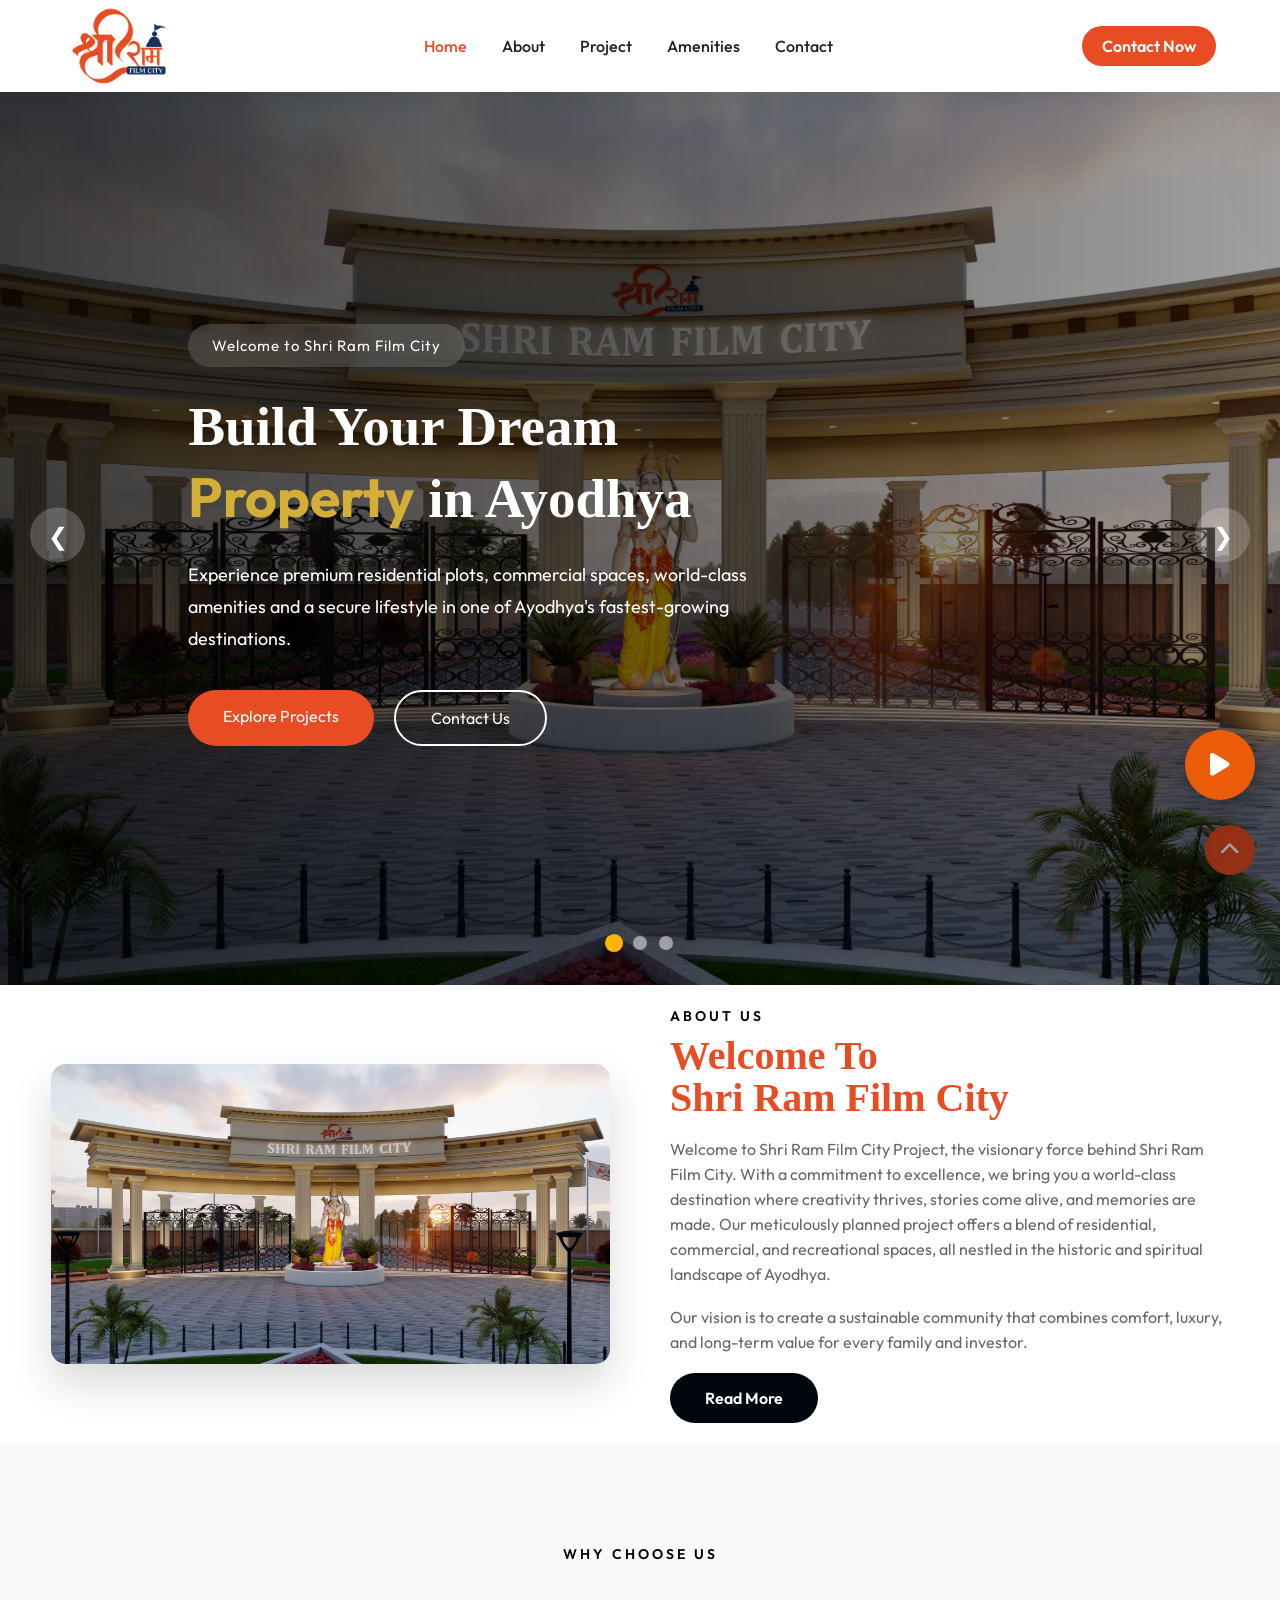
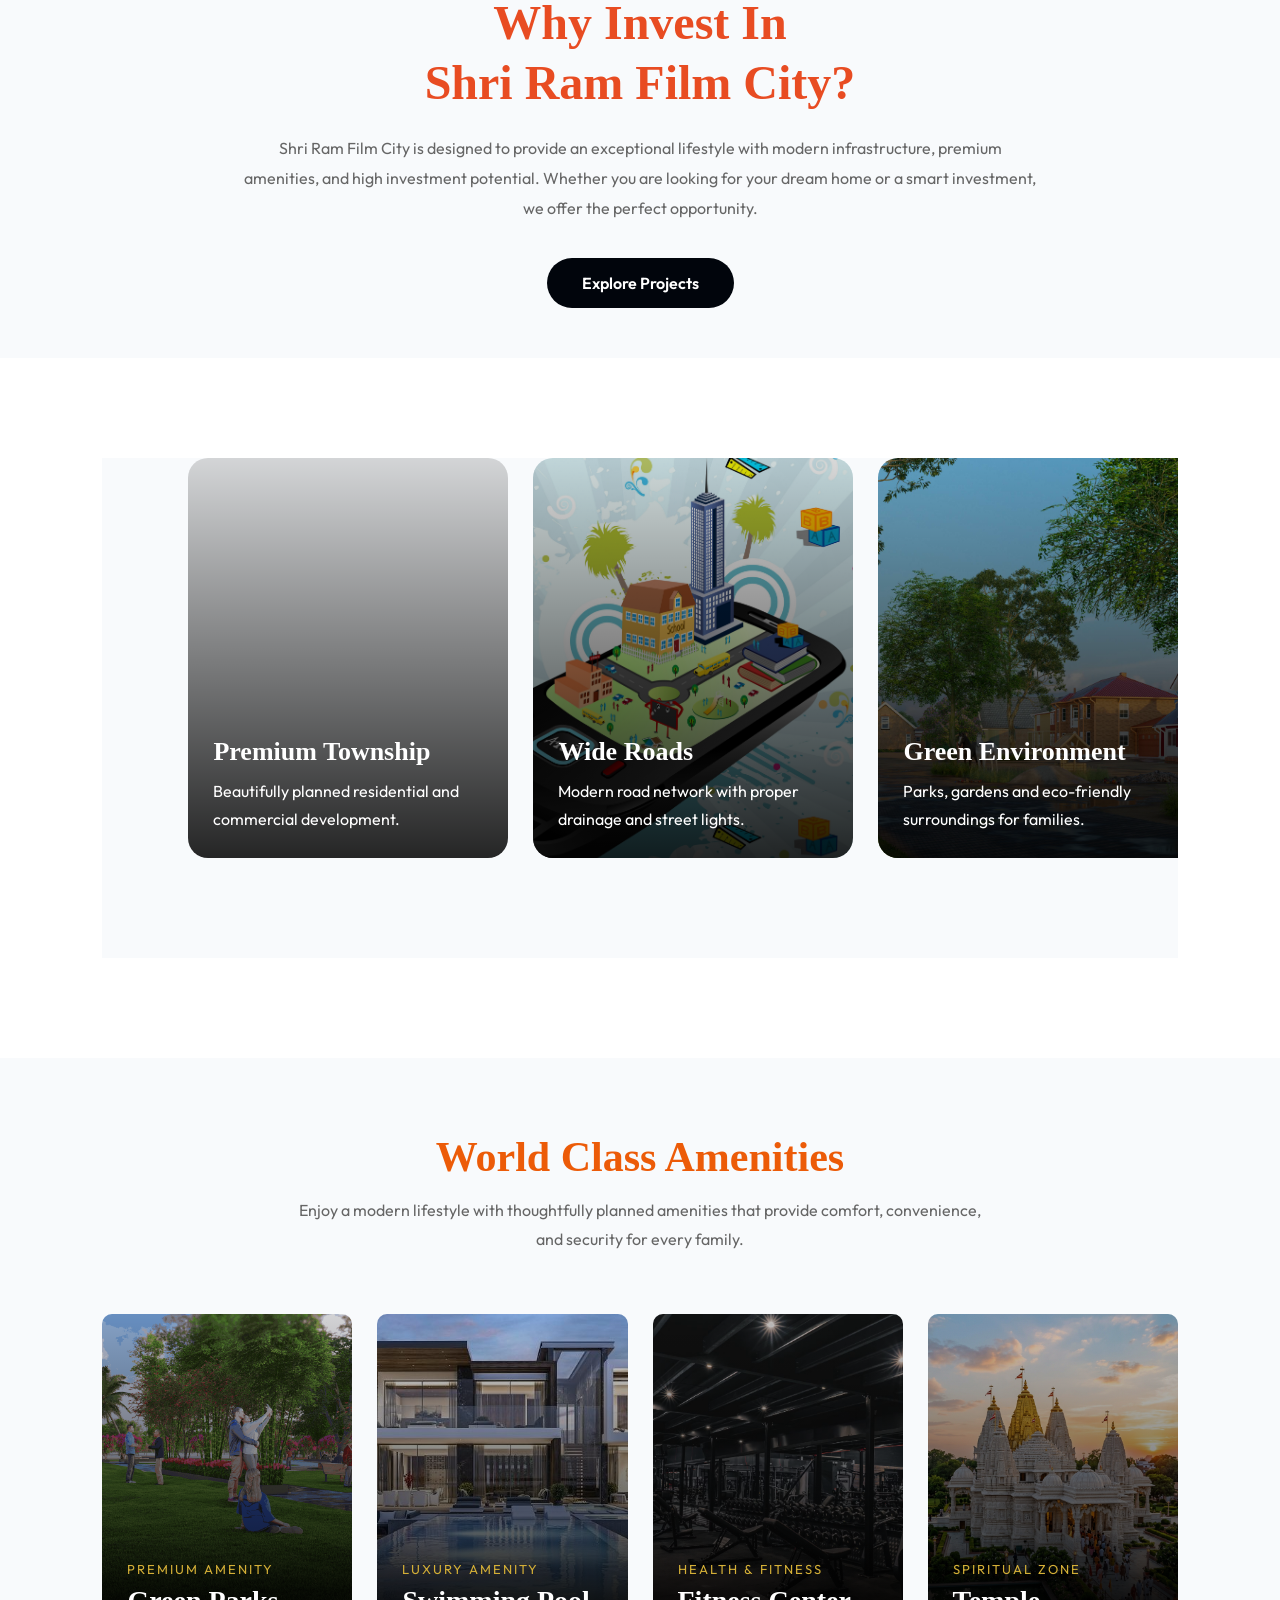
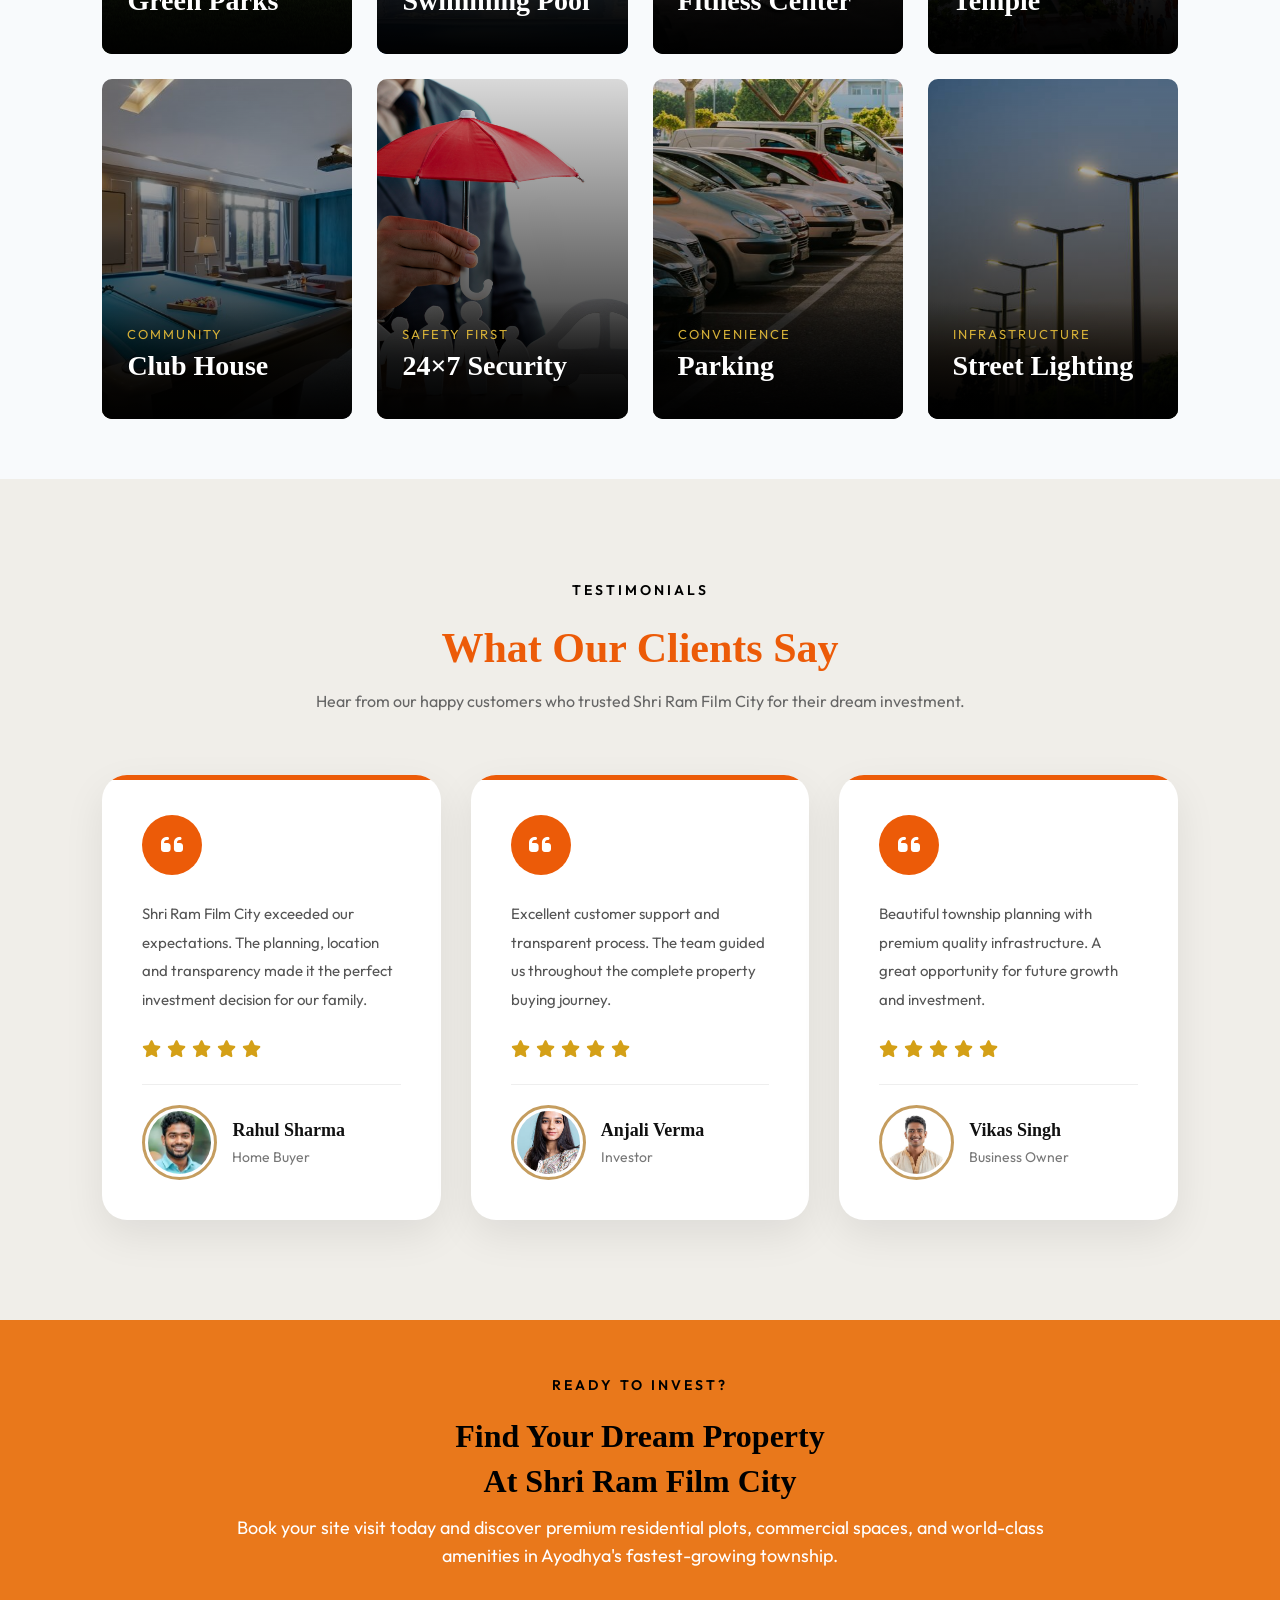
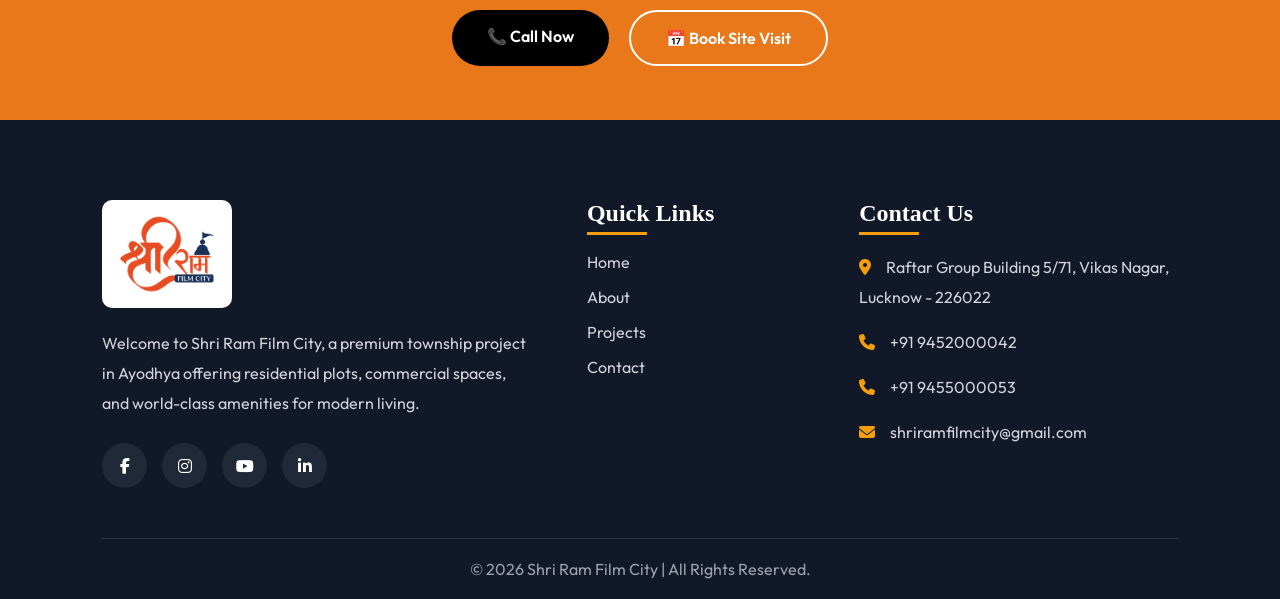
==== commit 0e9f216d: "path change index" ====
--- a/index.html
+++ b/index.html
@@ -36,7 +36,7 @@
 
     <div class="loader-content">
 
-        <img src="../ShriRam//assets/images/logo.png" alt="Logo">
+        <img src="images/logo.png" alt="Logo">
 
     </div>
 
@@ -55,7 +55,7 @@
 
         <a href="index.html" class="logo">
 
-            <img src="../ShriRam/assets/images/logo.png" alt="Shri Ram Film City">
+            <img src="images/logo.png">
 
         </a>
 
@@ -114,7 +114,7 @@
 
         <div class="slide active">
 
-            <img src="../ShriRam/assets/images/about.jpg" alt="Shri Ram Film City">
+            <img src="images/about.jpg" alt="Shri Ram Film City">
 
         </div>
 
@@ -122,7 +122,7 @@
 
         <div class="slide">
 
-            <img src="../ShriRam/assets/images/hero.jpg.jpg" alt="Luxury Township">
+            <img src="images/hero.jpg.jpg" alt="Luxury Township">
 
         </div>
 
@@ -130,7 +130,7 @@
 
         <div class="slide">
 
-            <img src="../ShriRam/assets/images/about.jpg" alt="Premium Villas">
+            <img src="images/about.jpg" alt="Premium Villas">
 
         </div>
 
@@ -224,7 +224,7 @@
 
     <div class="about-image">
 
-        <img src="./assets/images/about.jpg" alt="About Shri Ram Film City">
+        <img src="images/about.jpg" alt="About Shri Ram Film City">
 
     </div>
 
@@ -529,7 +529,7 @@
             <div class="client">
 
 
-                <img src="../ShriRam/assets/images/client1.jfif">
+                <img src="images/client1.jfif">
 
 
                 <div>
@@ -589,7 +589,7 @@
             <div class="client">
 
 
-                <img src="../ShriRam/assets/images/client2.avif">
+                <img src="images/client2.avif">
 
 
                 <div>
@@ -664,7 +664,7 @@
             <div class="client">
 
 
-                <img src="../ShriRam/assets/images/client3.jfif">
+                <img src="images/client3.jfif">
 
 
                 <div>
@@ -754,7 +754,7 @@
 
         <div class="footer-col">
 
-            <img src="../ShriRam/assets/images/logo.png" class="footer-logo" alt="Logo">
+            <img src="images/logo.png" class="footer-logo" alt="Logo">
 
             <p>
                 Welcome to Shri Ram Film City, a premium township project
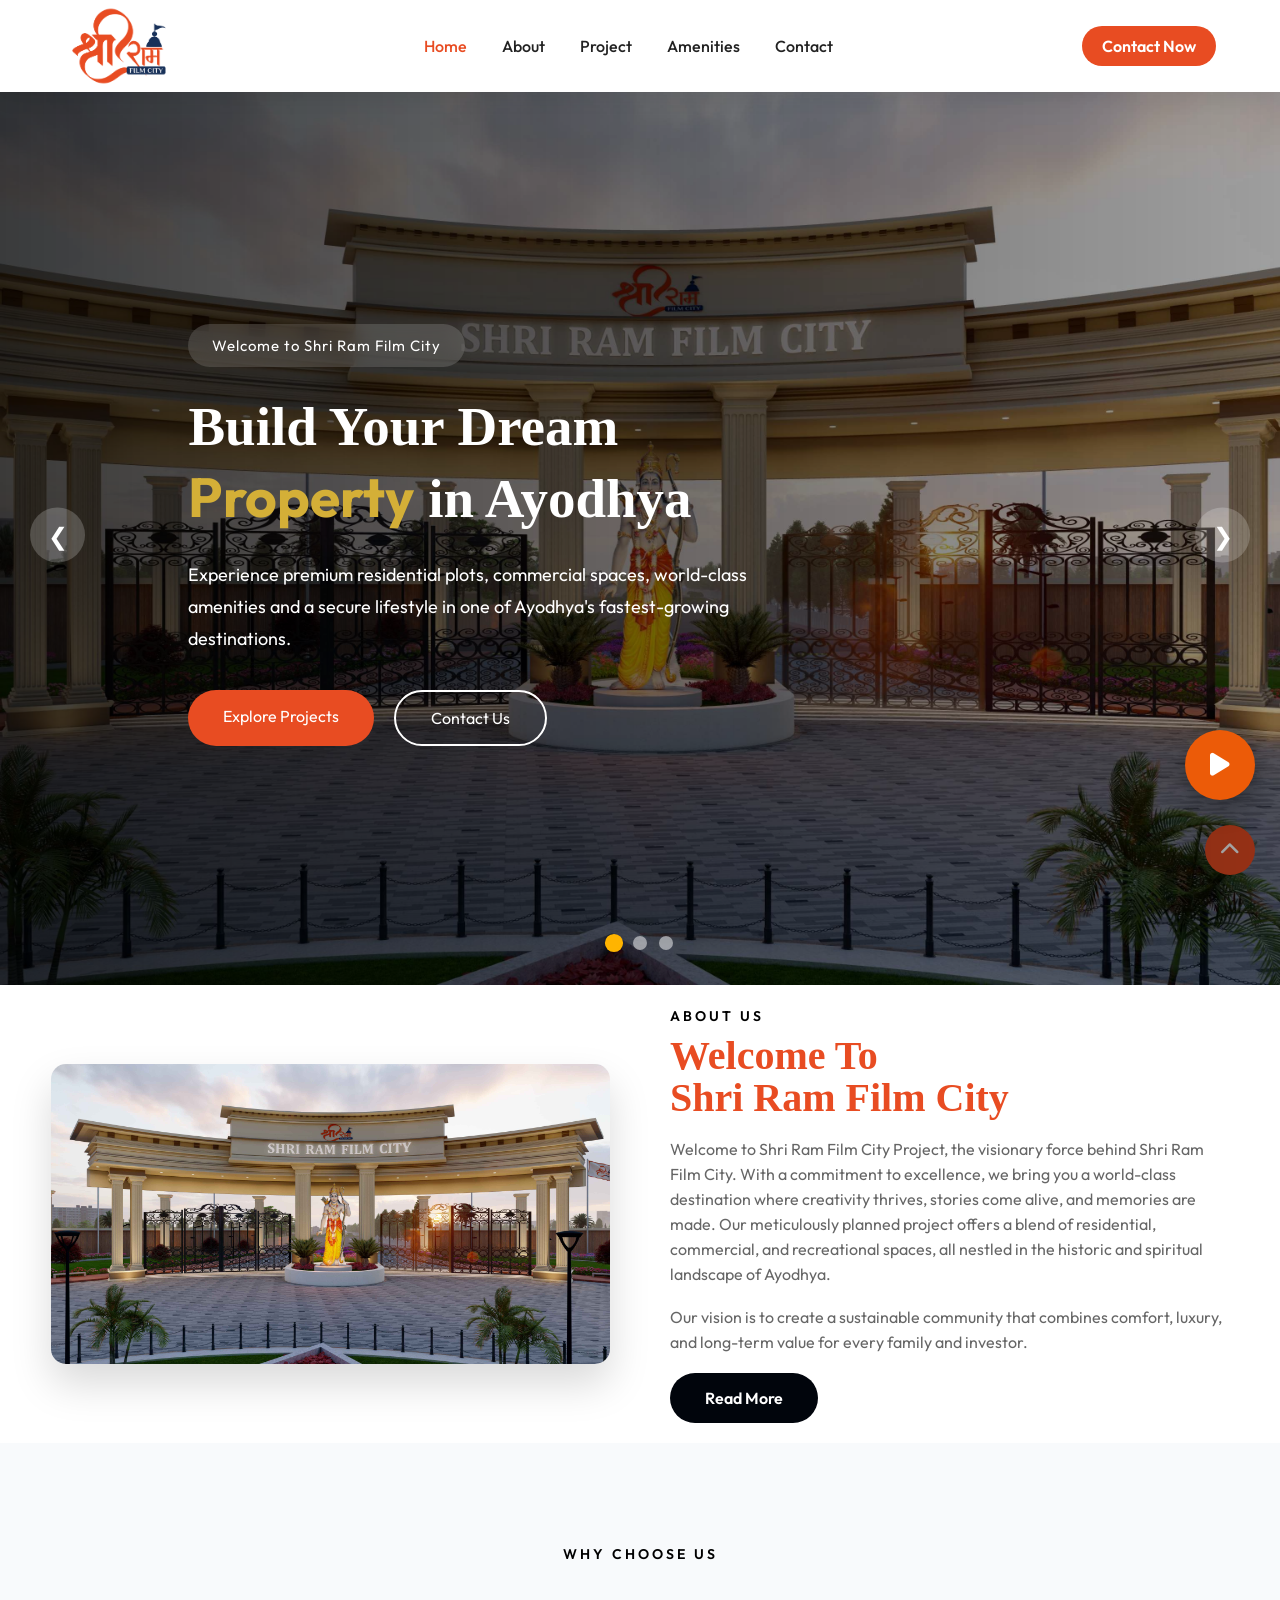
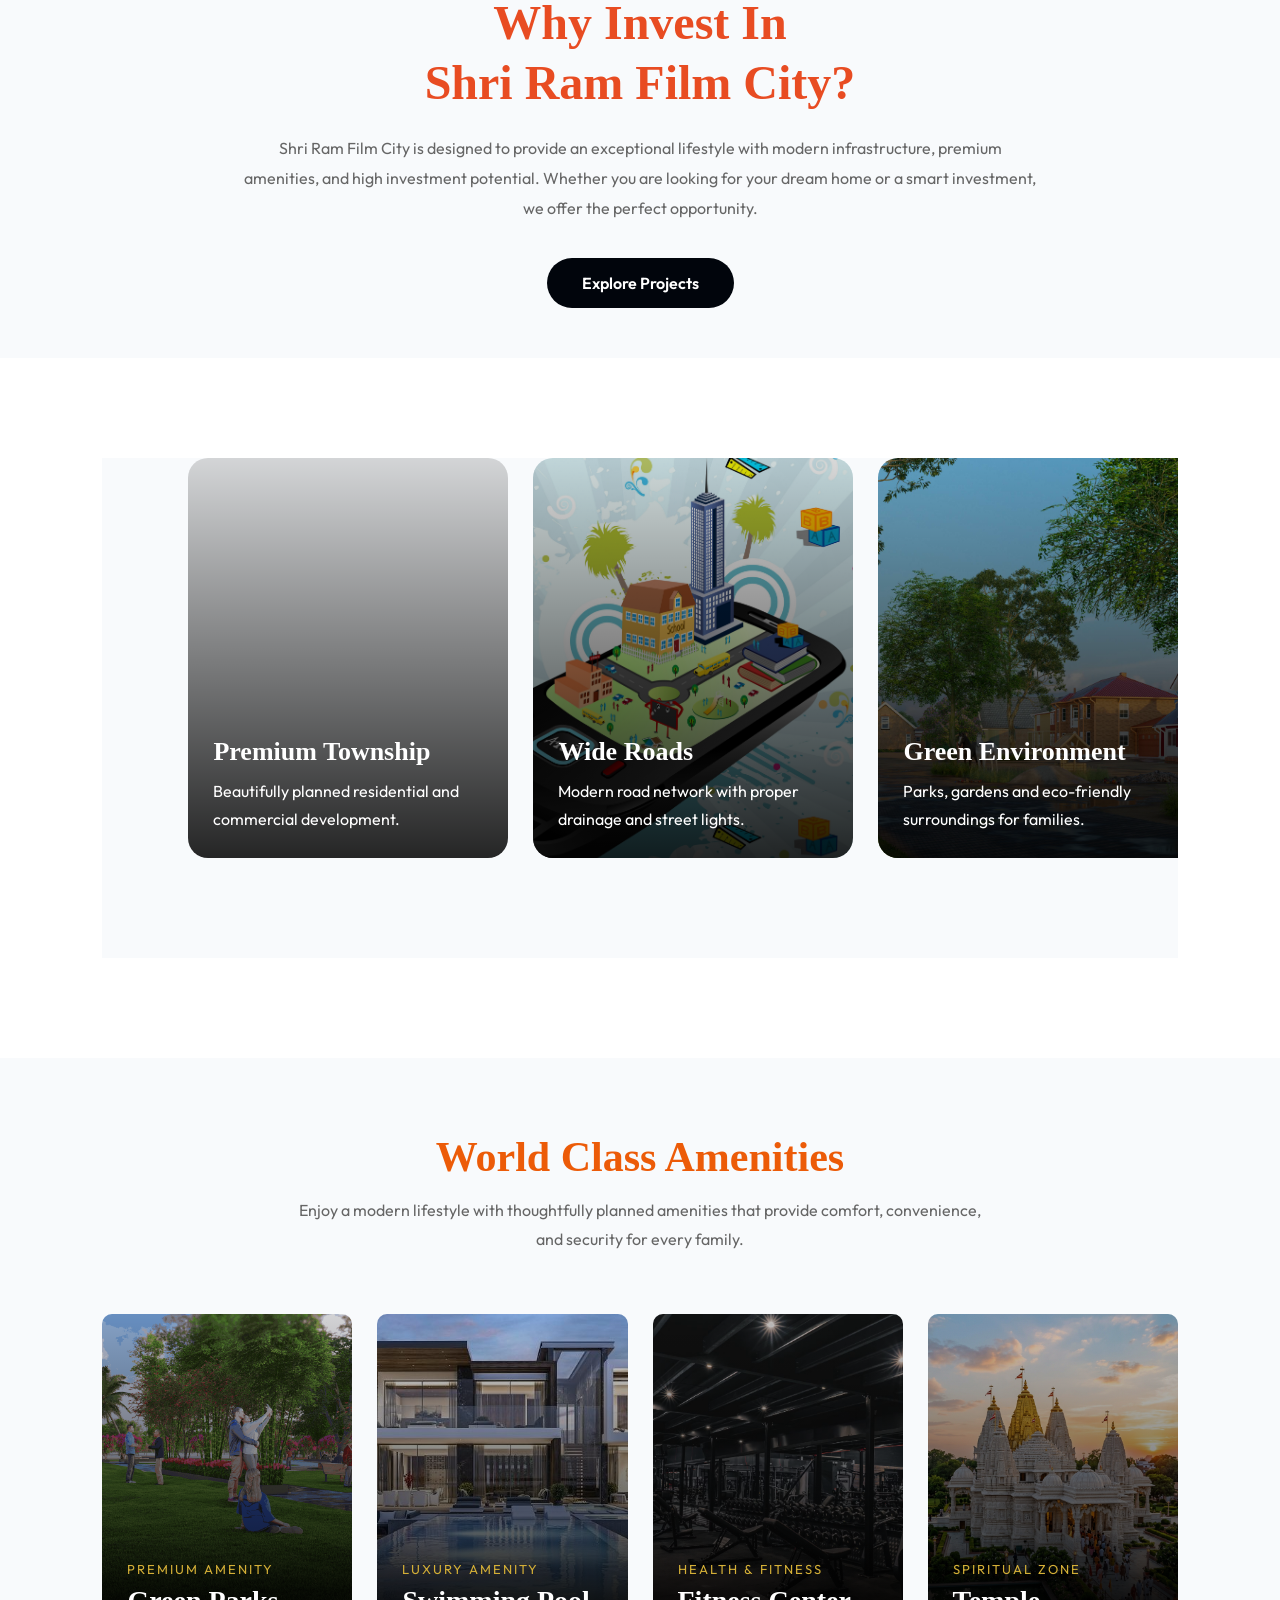
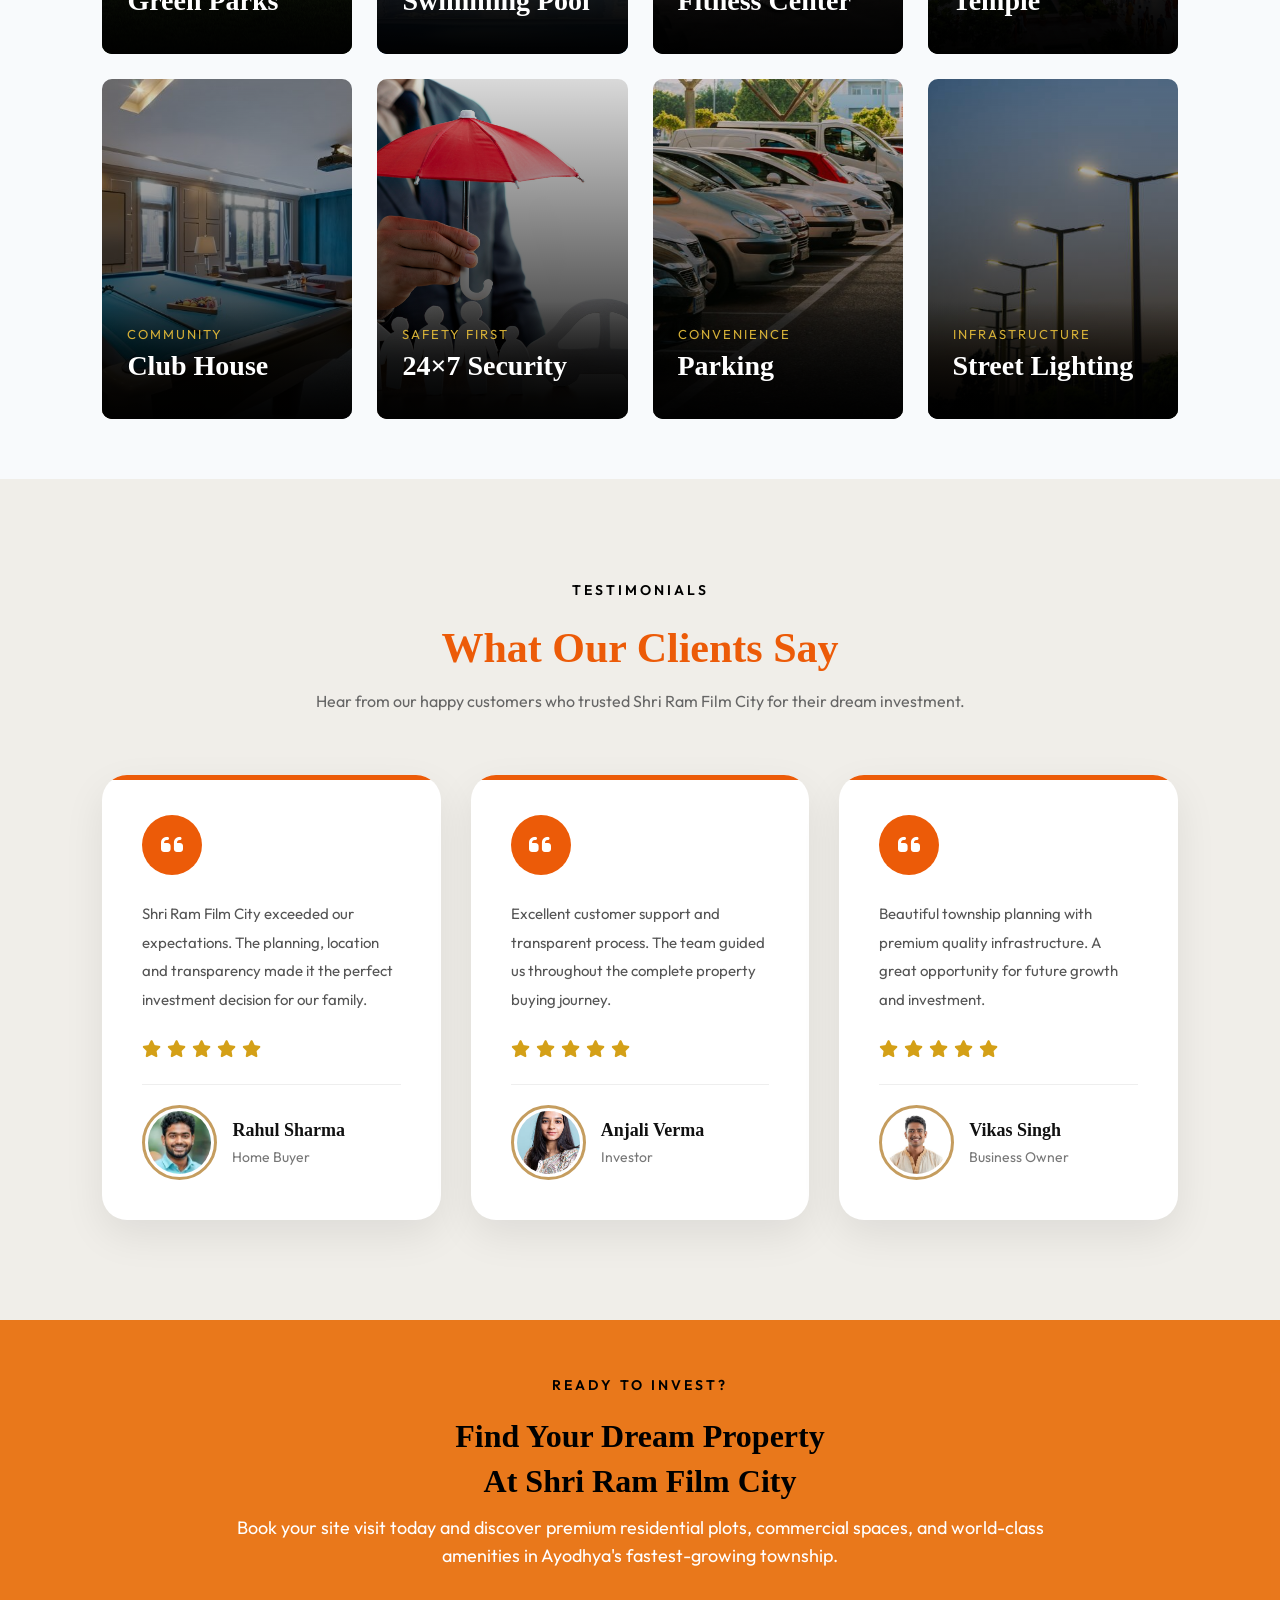
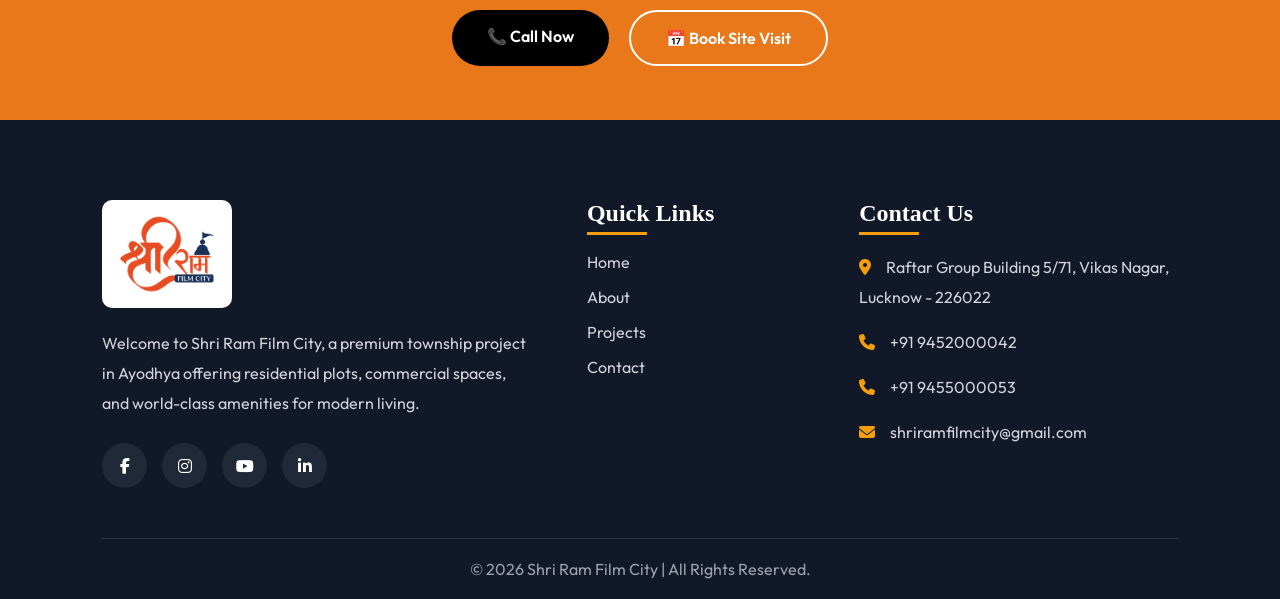
==== commit 6a190f00: "change" ====
--- a/index.html
+++ b/index.html
@@ -36,7 +36,7 @@
 
     <div class="loader-content">
 
-        <img src="images/logo.png" alt="Logo">
+        <img src="..images/logo.png" alt="Logo">
 
     </div>
 
--- a/css/style.css
+++ b/css/style.css
@@ -1,270 +1,235 @@
-*{
-margin:0;
-padding:0;
-  box-sizing:border-box;
-    font-family: 'Outfit', sans-serif;
-}
-
-html{
-scroll-behavior:smooth;
-}
-
-body{
-background:#fff;
-overflow-x:hidden;
-}
-
-img{
-width:100%;
-display:block;
-}
-
-a{
-text-decoration:none;
-}
-
-ul{
-list-style:none;
-}
-
-section{
-padding:100px 8%;
-}
-h1,h2,h3,h4,h5,h6{
-    font-family:'Cinzel', serif;
-}
-
-body{
-    font-family:'Outfit', sans-serif;
+* {
+  margin: 0;
+  padding: 0;
+  box-sizing: border-box;
+  font-family: "Outfit", sans-serif;
+}
+
+html {
+  scroll-behavior: smooth;
+}
+
+body {
+  background: #fff;
+  overflow-x: hidden;
+}
+
+img {
+  width: 100%;
+  display: block;
+}
+
+a {
+  text-decoration: none;
+}
+
+ul {
+  list-style: none;
+}
+
+section {
+  padding: 100px 8%;
+}
+h1,
+h2,
+h3,
+h4,
+h5,
+h6 {
+  font-family: "Cinzel", serif;
+}
+
+body {
+  font-family: "Outfit", sans-serif;
 }
 
 /*==================================
         PRELOADER
 ===================================*/
 
-#preloader{
-
-    position:fixed;
-
-    top:0;
-
-    left:0;
-
-    width:100%;
-
-    height:100vh;
-
-    background:#fff;
-
-    display:flex;
-
-    justify-content:center;
-
-    align-items:center;
-
-    z-index:99999;
-
-    transition:opacity .6s ease, visibility .6s;
-
-}
-#preloader{
-
-    transition: opacity 1s ease, visibility 1s ease;
-
-}
-.loader-content{
-
-    text-align:center;
-
-}
-
-.loader-content img{
-
-    width:120px;
-
-    margin-bottom:20px;
-
-    animation:logoZoom 1.5s infinite alternate;
-
-}
-
-.loader-content h2{
-
-    font-size:40px;
-
-    color:#E84C22;
-
-    margin-bottom:30px;
-
-}
-
-.loader{
-
-    width:60px;
-
-    height:60px;
-
-    border:6px solid #ddd;
-
-    border-top:6px solid #0d6efd;
-
-    border-radius:50%;
-
-    margin:auto;
-
-    animation:spin 1s linear infinite;
-
-}
-
-@keyframes spin{
-
-    100%{
-
-        transform:rotate(360deg);
-
-    }
-
-}
-
-@keyframes logoZoom{
-
-    from{
-
-        transform:scale(1);
-
-    }
-
-    to{
-
-        transform:scale(1.08);
-
-    }
-
+#preloader {
+  position: fixed;
+
+  top: 0;
+
+  left: 0;
+
+  width: 100%;
+
+  height: 100vh;
+
+  background: #fff;
+
+  display: flex;
+
+  justify-content: center;
+
+  align-items: center;
+
+  z-index: 99999;
+
+  transition:
+    opacity 0.6s ease,
+    visibility 0.6s;
+}
+#preloader {
+  transition:
+    opacity 1s ease,
+    visibility 1s ease;
+}
+.loader-content {
+  text-align: center;
+}
+
+.loader-content img {
+  width: 120px;
+
+  margin-bottom: 20px;
+
+  animation: logoZoom 1.5s infinite alternate;
+}
+
+.loader-content h2 {
+  font-size: 40px;
+
+  color: #e84c22;
+
+  margin-bottom: 30px;
+}
+
+.loader {
+  width: 60px;
+
+  height: 60px;
+
+  border: 6px solid #ddd;
+
+  border-top: 6px solid #0d6efd;
+
+  border-radius: 50%;
+
+  margin: auto;
+
+  animation: spin 1s linear infinite;
+}
+
+@keyframes spin {
+  100% {
+    transform: rotate(360deg);
+  }
+}
+
+@keyframes logoZoom {
+  from {
+    transform: scale(1);
+  }
+
+  to {
+    transform: scale(1.08);
+  }
 }
 /*==================================
             HEADER
 ===================================*/
 
-.header{
-
-    position:fixed;
-
-    top:0;
-
-    left:0;
-
-    width:100%;
-
-    z-index:1000;
-
+.header {
+  position: fixed;
+
+  top: 0;
+
+  left: 0;
+
+  width: 100%;
+
+  z-index: 1000;
 }
 
 /*==================================
             NAVBAR
 ===================================*/
 
-.navbar{
-
-    width:100%;
-
-    display:flex;
-
-    justify-content:space-between;
-
-    align-items:center;
-
-    padding:2px 5%;
-
-    background:#fff;
-
-    box-shadow:0 5px 20px rgba(0,0,0,.08);
-
-    transition:all .4s ease;
-
-}
-
-.logo img{
-
-     width:110px;
-
-    transition:.4s;
-
-}
-
-.nav-links{
-
-    display:flex;
-
-    align-items:center;
-
-    gap:35px;
-
-}
-
-.nav-links li{
-
-    list-style:none;
-
-}
-
-.nav-links a{
-
-    color:#222;
-
-    font-size:16px;
-
-    font-weight:500;
-
-    transition:.3s;
-
-}
-
-.nav-links a:hover{
-
-    color:#E84C22;
-
-}
-
-.nav-links a.active{
-
-    color:#E84C22;
-
+.navbar {
+  width: 100%;
+
+  display: flex;
+
+  justify-content: space-between;
+
+  align-items: center;
+
+  padding: 2px 5%;
+
+  background: #fff;
+
+  box-shadow: 0 5px 20px rgba(0, 0, 0, 0.08);
+
+  transition: all 0.4s ease;
+}
+
+.logo img {
+  width: 110px;
+
+  transition: 0.4s;
+}
+
+.nav-links {
+  display: flex;
+
+  align-items: center;
+
+  gap: 35px;
+}
+
+.nav-links li {
+  list-style: none;
+}
+
+.nav-links a {
+  color: #222;
+
+  font-size: 16px;
+
+  font-weight: 500;
+
+  transition: 0.3s;
+}
+
+.nav-links a:hover {
+  color: #e84c22;
+}
+
+.nav-links a.active {
+  color: #e84c22;
 }
 
 /* Book Button */
 
-.book-btn{
-
-    background:#E84C22;
-
-    color:#fff;
-
-    padding:10px 20px;
-
-    border-radius:40px;
-
-    transition:.3s;
-
-    font-weight:600;
-
-}
-
-.book-btn:hover{
-
-    background:#084298;
-
+.book-btn {
+  background: #e84c22;
+
+  color: #fff;
+
+  padding: 10px 20px;
+
+  border-radius: 40px;
+
+  transition: 0.3s;
+
+  font-weight: 600;
+}
+
+.book-btn:hover {
+  background: #084298;
 }
 
 /* Menu */
 
-.menu-btn{
-
-    display:none;
-
-    font-size:30px;
-
-    cursor:pointer;
-
+.menu-btn {
+  display: none;
+
+  font-size: 30px;
+
+  cursor: pointer;
 }
 
 /*==================================
@@ -274,1027 +239,896 @@
             HERO SECTION
 ======================================*/
 
-.hero{
-    position: relative;
-    width: 100%;
-    height: 100vh;
-    margin-top: 85px;
-    overflow: hidden;
+.hero {
+  position: relative;
+  width: 100%;
+  height: 100vh;
+  margin-top: 85px;
+  overflow: hidden;
 }
 
 /* Slider */
 
-.hero-slider{
-    position: absolute;
-    inset: 0;
-    width: 100%;
-    height: 100%;
-}
-
-.slide{
-    position: absolute;
-    inset: 0;
-    opacity: 0;
-    visibility: hidden;
-    transition: all 1s ease;
-}
-
-.slide.active{
-    opacity: 1;
-    visibility: visible;
-}
-
-.slide img{
-    width: 100%;
-    height: 100%;
-    object-fit: cover;
-    display: block;
+.hero-slider {
+  position: absolute;
+  inset: 0;
+  width: 100%;
+  height: 100%;
+}
+
+.slide {
+  position: absolute;
+  inset: 0;
+  opacity: 0;
+  visibility: hidden;
+  transition: all 1s ease;
+}
+
+.slide.active {
+  opacity: 1;
+  visibility: visible;
+}
+
+.slide img {
+  width: 100%;
+  height: 100%;
+  object-fit: cover;
+  display: block;
 }
 
 /* Overlay */
 
-.hero-overlay{
-    position: absolute;
-    inset: 0;
-    background: linear-gradient(
-        to right,
-        rgba(0,0,0,.75),
-        rgba(0,0,0,.35)
-    );
-    z-index: 2;
+.hero-overlay {
+  position: absolute;
+  inset: 0;
+  background: linear-gradient(
+    to right,
+    rgba(0, 0, 0, 0.75),
+    rgba(0, 0, 0, 0.35)
+  );
+  z-index: 2;
 }
 
 /* Content */
 
-.hero-content{
-
-    position: relative;
-
-    z-index: 5;
-
-    max-width: 700px;
-
-    height: 100%;
-
-    display: flex;
-
-    flex-direction: column;
-
-    justify-content: center;
-
-    padding-left: 8%;
-
-    color: #ffffff;
-
-}
-
-.hero-subtitle{
-
-    display: inline-block;
-
-    width: fit-content;
-
-    background: rgba(255,255,255,.15);
-
-    backdrop-filter: blur(10px);
-
-    padding: 12px 24px;
-
-    border-radius: 40px;
-
-    margin-bottom: 25px;
-
-    font-size: 15px;
-
-    letter-spacing: 1px;
-
-}
-
-.hero-content h1{
-
-    font-size: 55px;
-
-    line-height: 70px;
-
-    margin-bottom: 25px;
-
-}
-
-.hero-content h1 span{
-
-    color: #d4af37;
-
-}
-
-.hero-content p{
-
-    font-size: 18px;
-
-    line-height: 32px;
-
-    margin-bottom: 35px;
-
-    max-width: 620px;
-
+.hero-content {
+  position: relative;
+
+  z-index: 5;
+
+  max-width: 700px;
+
+  height: 100%;
+
+  display: flex;
+
+  flex-direction: column;
+
+  justify-content: center;
+
+  padding-left: 8%;
+
+  color: #ffffff;
+}
+
+.hero-subtitle {
+  display: inline-block;
+
+  width: fit-content;
+
+  background: rgba(255, 255, 255, 0.15);
+
+  backdrop-filter: blur(10px);
+
+  padding: 12px 24px;
+
+  border-radius: 40px;
+
+  margin-bottom: 25px;
+
+  font-size: 15px;
+
+  letter-spacing: 1px;
+}
+
+.hero-content h1 {
+  font-size: 55px;
+
+  line-height: 70px;
+
+  margin-bottom: 25px;
+}
+
+.hero-content h1 span {
+  color: #d4af37;
+}
+
+.hero-content p {
+  font-size: 18px;
+
+  line-height: 32px;
+
+  margin-bottom: 35px;
+
+  max-width: 620px;
 }
 
 /* Buttons */
 
-.hero-btns{
-
-    display: flex;
-
-    gap: 20px;
-
-}
-
-.primary-btn{
-
-    background: rgb(232, 76, 34);
-
-    color: #fff;
-
-    padding: 16px 35px;
-
-    border-radius: 40px;
-
-    transition: .3s;
-
-}
-
-.primary-btn:hover{
-
-    background: rgba(0,0,0,0.5);
-
-}
-
-.secondary-btn{
-
-    border: 2px solid #fff;
-
-    color: #fff;
-
-    padding: 16px 35px;
-
-    border-radius: 40px;
-
-    transition: .3s;
-
-}
-
-.secondary-btn:hover{
-
-    background: #f17006;
-
-    color: #111;
-
+.hero-btns {
+  display: flex;
+
+  gap: 20px;
+}
+
+.primary-btn {
+  background: rgb(232, 76, 34);
+
+  color: #fff;
+
+  padding: 16px 35px;
+
+  border-radius: 40px;
+
+  transition: 0.3s;
+}
+
+.primary-btn:hover {
+  background: rgba(0, 0, 0, 0.5);
+}
+
+.secondary-btn {
+  border: 2px solid #fff;
+
+  color: #fff;
+
+  padding: 16px 35px;
+
+  border-radius: 40px;
+
+  transition: 0.3s;
+}
+
+.secondary-btn:hover {
+  background: #f17006;
+
+  color: #111;
 }
 
 /* Slider Buttons */
 
-.slider-btn{
-
-    position: absolute;
-
-    top: 50%;
-
-    transform: translateY(-50%);
-
-    width: 55px;
-
-    height: 55px;
-
-    border: none;
-
-    border-radius: 50%;
-
-    background: rgba(255,255,255,.2);
-
-    color: #fff;
-
-    font-size: 24px;
-
-    cursor: pointer;
-
-    z-index: 10;
-
-    transition: .3s;
-
-}
-
-.slider-btn:hover{
-
-    background: #e98009;
-
-}
-
-.prev{
-
-    left: 30px;
-
-}
-
-.next{
-
-    right: 30px;
-
+.slider-btn {
+  position: absolute;
+
+  top: 50%;
+
+  transform: translateY(-50%);
+
+  width: 55px;
+
+  height: 55px;
+
+  border: none;
+
+  border-radius: 50%;
+
+  background: rgba(255, 255, 255, 0.2);
+
+  color: #fff;
+
+  font-size: 24px;
+
+  cursor: pointer;
+
+  z-index: 10;
+
+  transition: 0.3s;
+}
+
+.slider-btn:hover {
+  background: #e98009;
+}
+
+.prev {
+  left: 30px;
+}
+
+.next {
+  right: 30px;
 }
 
 /* Dots */
 
-.slider-dots{
-
-    position: absolute;
-
-    left: 50%;
-
-    bottom: 35px;
-
-    transform: translateX(-50%);
-
-    display: flex;
-
-    gap: 12px;
-
-    z-index: 10;
-
-}
-
-.dot{
-
-    width: 14px;
-
-    height: 14px;
-
-    border-radius: 50%;
-
-    background: rgba(255,255,255,.5);
-
-    cursor: pointer;
-
-    transition: .3s;
-
-}
-
-.dot.active{
-
-    background: #ffb400;
-
-    transform: scale(1.3);
-
+.slider-dots {
+  position: absolute;
+
+  left: 50%;
+
+  bottom: 35px;
+
+  transform: translateX(-50%);
+
+  display: flex;
+
+  gap: 12px;
+
+  z-index: 10;
+}
+
+.dot {
+  width: 14px;
+
+  height: 14px;
+
+  border-radius: 50%;
+
+  background: rgba(255, 255, 255, 0.5);
+
+  cursor: pointer;
+
+  transition: 0.3s;
+}
+
+.dot.active {
+  background: #ffb400;
+
+  transform: scale(1.3);
 }
 /*==================================
             ABOUT
 ===================================*/
 
-.about{
-
-    padding:20px 4%;
-
-    display:grid;
-
-    grid-template-columns:1fr 1fr;
-
-    gap:60px;
-
-    align-items:center;
-
-    background:#fff;
-
-}
-
-.about-image img{
-
-    width:100%;
-    height: 300px;
-    border-radius:15px;
-
-    box-shadow:0 20px 40px rgba(0,0,0,.15);
-
-}
-
-.section-subtitle{
-
-    display:inline-block;
-
-    color:#0d6efd;
-
-    font-weight:600;
-
-    letter-spacing:2px;
-
-    margin-bottom:10px;
-
-}
-
-.about-content h2{
-
-    font-size:40px;
-
-    color:#E84C22;
-
-    margin-bottom:18px;
-
-    line-height:42px;
-
-}
-
-.about-content p{
-
-    color:#666;
-
-    line-height:25px;
-
-    margin-bottom:18px;
-
-}
-
-.about-features{
-
-    display:grid;
-
-    grid-template-columns:repeat(2,1fr);
-
-    gap:20px;
-
-    margin:20px 0;
-
-}
-
-.feature-box{
-
-    background:#E84C22;
-
-    padding:10px;
-
-    border-radius:15px;
-
-    text-align:center;
-
-    transition:.3s;
-
-}
-
-.feature-box:hover{
-
-    transform:translateY(-8px);
-
-    background:#0d6efd;
-
-    color:#fff;
-
-}
-
-.feature-box h3{
-
-    font-size:25px;
-
-    margin-bottom:8px;
-
-}
-
-.about-btn{
-
-    display:inline-block;
-
-    padding:15px 35px;
-
-    background:#01050c;
-
-    color:#fff;
-
-    border-radius:40px;
-
-    transition:.3s;
-
-    font-weight:600;
-
-}
-
-.about-btn:hover{
-
-    background:#eb7f03;
-
+.about {
+  padding: 20px 4%;
+
+  display: grid;
+
+  grid-template-columns: 1fr 1fr;
+
+  gap: 60px;
+
+  align-items: center;
+
+  background: #fff;
+}
+
+.about-image img {
+  width: 100%;
+  height: 300px;
+  border-radius: 15px;
+
+  box-shadow: 0 20px 40px rgba(0, 0, 0, 0.15);
+}
+
+.section-subtitle {
+  display: inline-block;
+
+  color: #0d6efd;
+
+  font-weight: 600;
+
+  letter-spacing: 2px;
+
+  margin-bottom: 10px;
+}
+
+.about-content h2 {
+  font-size: 40px;
+
+  color: #e84c22;
+
+  margin-bottom: 18px;
+
+  line-height: 42px;
+}
+
+.about-content p {
+  color: #666;
+
+  line-height: 25px;
+
+  margin-bottom: 18px;
+}
+
+.about-features {
+  display: grid;
+
+  grid-template-columns: repeat(2, 1fr);
+
+  gap: 20px;
+
+  margin: 20px 0;
+}
+
+.feature-box {
+  background: #e84c22;
+
+  padding: 10px;
+
+  border-radius: 15px;
+
+  text-align: center;
+
+  transition: 0.3s;
+}
+
+.feature-box:hover {
+  transform: translateY(-8px);
+
+  background: #0d6efd;
+
+  color: #fff;
+}
+
+.feature-box h3 {
+  font-size: 25px;
+
+  margin-bottom: 8px;
+}
+
+.about-btn {
+  display: inline-block;
+
+  padding: 15px 35px;
+
+  background: #01050c;
+
+  color: #fff;
+
+  border-radius: 40px;
+
+  transition: 0.3s;
+
+  font-weight: 600;
+}
+
+.about-btn:hover {
+  background: #eb7f03;
 }
 /*==================================
         WHY CHOOSE US
 ===================================*/
 
-.why-choose{
-    width:100%;
-    padding:100px 8% 50px;
-    background:#f8fafc;
-}
-.why-left{
-    max-width:800px;
-    margin:auto;
-    text-align:center;
-}
-
-.why-left h2{
-    font-size:48px;
-    color: #E84C22;
-    line-height:60px;
-    margin:20px 0;
-}
-
-.why-left p{
-    line-height:30px;
-    color:#666;
-    margin-bottom:35px;
-}
-.why-right{
-    width:100%;
-   
-    overflow:hidden;
-    background:#f8fafc;
-    padding:0 8% 100px;
-}
-
-.why-track{
-    display: flex;
-    gap: 25px;
-    width: max-content;
-    animation: scrollCards 25s linear infinite;
-}
-
-.why-track:hover{
-    animation-play-state: paused;
-}
-
-.why-card{
-    width:320px;
-    height:400px;
-    flex-shrink:0;
-    position:relative;
-    border-radius:20px;
-    overflow:hidden;
-    background-size:cover;
-    background-position:center;
-    transition:.4s;
-}
-.why-card h3{
-    font-size: 25px;
-}
-.why-card p{
-    font-size: 18px;
-}
-
-
-.why-card:hover{
-    transform:translateY(-10px) scale(1.03);
-}
-.why-card::before{
-    content:"";
-    position:absolute;
-    inset:0;
-    background:linear-gradient(to top,
-        rgba(0,0,0,.85),
-        rgba(0,0,0,.15));
-}
-.overlay{
-    position:absolute;
-    left:0;
-    bottom:0;
-    width:100%;
-    padding:25px;
-    color:#fff;
-    z-index:2;
-}
-
-.overlay h3{
-    font-size:26px;
-    margin-bottom:10px;
-}
-
-.overlay p{
-    font-size:16px;
-    line-height:28px;
-}
-
-
-.card1{
-    background-image:url("../assets/images/township.jpg");
-}
-
-.card2{
-    background-image:url("../assets/images/road.jpg");
-}
-
-.card3{
-    background-image:url("../assets/images/img3.jpg");
-}
-
-.card4{
-    background-image:url("../assets/images/security.jpg");
-}
-
-.card5{
-    background-image:url("../assets/images/return.jpg");
-}
-
-.card6{
-    background-image:url("../assets/images/img6.jpg");
-}
-
-.why-card:hover .why-icon{
-    background:black;
-    transform:rotateY(180deg) scale(1.1);
-}
-
-
-@keyframes scrollCards{
-
-    from{
-        transform: translateX(0);
-    }
-
-    to{
-        transform: translateX(-50%);
-    }
-
+.why-choose {
+  width: 100%;
+  padding: 100px 8% 50px;
+  background: #f8fafc;
+}
+.why-left {
+  max-width: 800px;
+  margin: auto;
+  text-align: center;
+}
+
+.why-left h2 {
+  font-size: 48px;
+  color: #e84c22;
+  line-height: 60px;
+  margin: 20px 0;
+}
+
+.why-left p {
+  line-height: 30px;
+  color: #666;
+  margin-bottom: 35px;
+}
+.why-right {
+  width: 100%;
+
+  overflow: hidden;
+  background: #f8fafc;
+  padding: 0 8% 100px;
+}
+
+.why-track {
+  display: flex;
+  gap: 25px;
+  width: max-content;
+  animation: scrollCards 25s linear infinite;
+}
+
+.why-track:hover {
+  animation-play-state: paused;
+}
+
+.why-card {
+  width: 320px;
+  height: 400px;
+  flex-shrink: 0;
+  position: relative;
+  border-radius: 20px;
+  overflow: hidden;
+  background-size: cover;
+  background-position: center;
+  transition: 0.4s;
+}
+.why-card h3 {
+  font-size: 25px;
+}
+.why-card p {
+  font-size: 18px;
+}
+
+.why-card:hover {
+  transform: translateY(-10px) scale(1.03);
+}
+.why-card::before {
+  content: "";
+  position: absolute;
+  inset: 0;
+  background: linear-gradient(to top, rgba(0, 0, 0, 0.85), rgba(0, 0, 0, 0.15));
+}
+.overlay {
+  position: absolute;
+  left: 0;
+  bottom: 0;
+  width: 100%;
+  padding: 25px;
+  color: #fff;
+  z-index: 2;
+}
+
+.overlay h3 {
+  font-size: 26px;
+  margin-bottom: 10px;
+}
+
+.overlay p {
+  font-size: 16px;
+  line-height: 28px;
+}
+
+.card1 {
+  background-image: url("../images/township.jpg");
+}
+
+.card2 {
+  background-image: url("../images/road.jpg");
+}
+
+.card3 {
+  background-image: url("../images/img3.jpg");
+}
+
+.card4 {
+  background-image: url("../images/security.jpg");
+}
+
+.card5 {
+  background-image: url("../images/return.jpg");
+}
+
+.card6 {
+  background-image: url("../images/img6.jpg");
+}
+
+.why-card:hover .why-icon {
+  background: black;
+  transform: rotateY(180deg) scale(1.1);
+}
+
+@keyframes scrollCards {
+  from {
+    transform: translateX(0);
+  }
+
+  to {
+    transform: translateX(-50%);
+  }
 }
 /*==================================
         FEATURED PROJECTS
 ===================================*/
 
-.projects{
-
-    padding:80px 7%;
-
-    background:#fff;
-
-}
-
-.section-heading{
-
-    text-align:center;
-
-    margin-bottom:60px;
-
-}
-
-.section-heading h2{
-
-    font-size:48px;
-
-    margin:15px 0;
-
-    color:#E84C22;
-
-}
-
-.section-heading p{
-
-    max-width:700px;
-
-    margin:auto;
-
-    color:#666;
-
-    line-height:30px;
-
-}
-
-.project-grid{
-
-    display:grid;
-
-    grid-template-columns:repeat(3,1fr);
-
-    gap:30px;
-
-}
-
-.project-card{
-
-    background:#fff;
-
-    border-radius:20px;
-
-    overflow:hidden;
-
-    box-shadow:0 10px 30px rgba(0,0,0,.08);
-
-    transition:.35s;
-
-}
-
-.project-card:hover{
-
-    transform:translateY(-10px);
-
-}
-
-.project-image{
-
-    overflow:hidden;
-
-}
-
-.project-image img{
-
-    width:100%;
-
-    height:260px;
-
-    object-fit:cover;
-
-    transition:.5s;
-
-}
-
-.project-card:hover img{
-
-    transform:scale(1.1);
-
-}
-
-.project-content{
-
-    padding:28px;
-
-}
-
-.project-tag{
-
-    display:inline-block;
-
-    background:#0d6efd;
-
-    color:#fff;
-
-    padding:6px 16px;
-
-    border-radius:30px;
-
-    font-size:14px;
-
-    margin-bottom:18px;
-
-}
-
-.commercial{
-
-    background:#198754;
-
-}
-
-.villa{
-
-    background:#dc3545;
-
-}
-
-.project-content h3{
-
-    margin-bottom:15px;
-
-    color:#222;
-
-}
-
-.project-content p{
-
-    color:#666;
-
-    line-height:28px;
-
-    margin-bottom:25px;
-
-}
-
-.project-info{
-
-    display:flex;
-
-    justify-content:space-between;
-
-    margin-bottom:25px;
-
-    border-top:1px solid #eee;
-
-    border-bottom:1px solid #eee;
-
-    padding:18px 0;
-
-}
-
-.project-info h4{
-
-    font-size:15px;
-
-    color:#111;
-
-}
-
-.project-info span{
-
-    color:#777;
-
-    font-size:14px;
-
-}
-
-.project-btn{
-
-    display:inline-block;
-
-    width:100%;
-
-    text-align:center;
-
-    padding:14px;
-
-    background:#0d6efd;
-
-    color:#fff;
-
-    border-radius:10px;
-
-    transition:.3s;
-
-}
-
-.project-btn:hover{
-
-    background:#084298;
-
+.projects {
+  padding: 80px 7%;
+
+  background: #fff;
+}
+
+.section-heading {
+  text-align: center;
+
+  margin-bottom: 60px;
+}
+
+.section-heading h2 {
+  font-size: 48px;
+
+  margin: 15px 0;
+
+  color: #e84c22;
+}
+
+.section-heading p {
+  max-width: 700px;
+
+  margin: auto;
+
+  color: #666;
+
+  line-height: 30px;
+}
+
+.project-grid {
+  display: grid;
+
+  grid-template-columns: repeat(3, 1fr);
+
+  gap: 30px;
+}
+
+.project-card {
+  background: #fff;
+
+  border-radius: 20px;
+
+  overflow: hidden;
+
+  box-shadow: 0 10px 30px rgba(0, 0, 0, 0.08);
+
+  transition: 0.35s;
+}
+
+.project-card:hover {
+  transform: translateY(-10px);
+}
+
+.project-image {
+  overflow: hidden;
+}
+
+.project-image img {
+  width: 100%;
+
+  height: 260px;
+
+  object-fit: cover;
+
+  transition: 0.5s;
+}
+
+.project-card:hover img {
+  transform: scale(1.1);
+}
+
+.project-content {
+  padding: 28px;
+}
+
+.project-tag {
+  display: inline-block;
+
+  background: #0d6efd;
+
+  color: #fff;
+
+  padding: 6px 16px;
+
+  border-radius: 30px;
+
+  font-size: 14px;
+
+  margin-bottom: 18px;
+}
+
+.commercial {
+  background: #198754;
+}
+
+.villa {
+  background: #dc3545;
+}
+
+.project-content h3 {
+  margin-bottom: 15px;
+
+  color: #222;
+}
+
+.project-content p {
+  color: #666;
+
+  line-height: 28px;
+
+  margin-bottom: 25px;
+}
+
+.project-info {
+  display: flex;
+
+  justify-content: space-between;
+
+  margin-bottom: 25px;
+
+  border-top: 1px solid #eee;
+
+  border-bottom: 1px solid #eee;
+
+  padding: 18px 0;
+}
+
+.project-info h4 {
+  font-size: 15px;
+
+  color: #111;
+}
+
+.project-info span {
+  color: #777;
+
+  font-size: 14px;
+}
+
+.project-btn {
+  display: inline-block;
+
+  width: 100%;
+
+  text-align: center;
+
+  padding: 14px;
+
+  background: #0d6efd;
+
+  color: #fff;
+
+  border-radius: 10px;
+
+  transition: 0.3s;
+}
+
+.project-btn:hover {
+  background: #084298;
 }
 /*==================================
         AMENITIES
 ===================================*/
 
-.amenities{
-
-    padding:60px 8%;
-
-    background:#f8fafc;
-
-}
-.section-heading h2{
-    color: #ec5b08;
-}
-.amenity-card{
-    position:relative;
-    height:280px;
-    border-radius:2px;
-    overflow:hidden;
-    background-size:cover;
-    background-position:center;
-}
-
-.amenity-card::before{
-    content:"";
-    position:absolute;
-    inset:0;
-    background:linear-gradient(
-        to top,
-        rgba(0,0,0,.75),
-        rgba(0,0,0,.15)
-    );
-}
-.amenities-grid{
-    width:100%;
-    display:grid;
-    grid-template-columns:repeat(4,1fr);
-    gap:25px;
-    margin-top:50px;
+.amenities {
+  padding: 60px 8%;
+
+  background: #f8fafc;
+}
+.section-heading h2 {
+  color: #ec5b08;
+}
+.amenity-card {
+  position: relative;
+  height: 280px;
+  border-radius: 2px;
+  overflow: hidden;
+  background-size: cover;
+  background-position: center;
+}
+
+.amenity-card::before {
+  content: "";
+  position: absolute;
+  inset: 0;
+  background: linear-gradient(to top, rgba(0, 0, 0, 0.75), rgba(0, 0, 0, 0.15));
+}
+.amenities-grid {
+  width: 100%;
+  display: grid;
+  grid-template-columns: repeat(4, 1fr);
+  gap: 25px;
+  margin-top: 50px;
 }
 
 /*=========================
  Card
 =========================*/
 
-.amenity-card{
-
-    position:relative;
-    height:300px;
-    overflow:hidden;
-    border-radius:10px;
-    cursor:pointer;
-
-    background-size:cover;
-    background-position:center;
-    background-repeat:no-repeat;
-
-    transition:.5s ease;
-
+.amenity-card {
+  position: relative;
+  height: 300px;
+  overflow: hidden;
+  border-radius: 10px;
+  cursor: pointer;
+
+  background-size: cover;
+  background-position: center;
+  background-repeat: no-repeat;
+
+  transition: 0.5s ease;
 }
 
 /* Dark Transparent Layer */
 
-.amenity-card::before{
-
-    content:"";
-    position:absolute;
-    inset:0;
-
-    background:linear-gradient(
-        to top,
-        rgba(0,0,0,.85),
-        rgba(0,0,0,.25)
-    );
-
-    transition:.5s;
-
+.amenity-card::before {
+  content: "";
+  position: absolute;
+  inset: 0;
+
+  background: linear-gradient(to top, rgba(0, 0, 0, 0.85), rgba(0, 0, 0, 0.25));
+
+  transition: 0.5s;
 }
 
 /* Hover Effect */
 
-.amenity-card:hover{
-
-    transform:translateY(-10px);
-
-}
-
-.amenity-card:hover::before{
-
-    background:linear-gradient(
-        to top,
-        rgba(0,0,0,.95),
-        rgba(0,0,0,.05)
-    );
-
+.amenity-card:hover {
+  transform: translateY(-10px);
+}
+
+.amenity-card:hover::before {
+  background: linear-gradient(to top, rgba(0, 0, 0, 0.95), rgba(0, 0, 0, 0.05));
 }
 
 /* Zoom Image */
 
-.amenity-card::after{
-
-    content:"";
-    position:absolute;
-    inset:0;
-
-    background:inherit;
-    background-size:cover;
-    background-position:center;
-
-    transition:.6s;
-
-    z-index:-1;
-
-}
-
-.amenity-card:hover::after{
-
-    transform:scale(1.1);
-
+.amenity-card::after {
+  content: "";
+  position: absolute;
+  inset: 0;
+
+  background: inherit;
+  background-size: cover;
+  background-position: center;
+
+  transition: 0.6s;
+
+  z-index: -1;
+}
+
+.amenity-card:hover::after {
+  transform: scale(1.1);
 }
 
 /*=========================
  Content
 =========================*/
 
-.amenities-grid{
-    display:grid;
-    grid-template-columns:repeat(4,1fr);
-    gap:25px;
-    margin-top:60px;
-}
-
-.amenity-card{
-    position:relative;
-    height:340px;
-    border-radius:10px;
-    overflow:hidden;
-    background-size:cover;
-    background-position:center;
-    transition:.5s;
-    cursor:pointer;
-}
-
-.amenity-card::before{
-    content:"";
-    position:absolute;
-    inset:0;
-    background:linear-gradient(to top,
-    rgba(0,0,0,.9),
-    rgba(0,0,0,.15));
-    transition:.4s;
-}
-
-.amenity-card:hover{
-    transform:translateY(-12px);
-}
-
-.amenity-card:hover::before{
-    background:linear-gradient(to top,
-    rgba(0,0,0,.95),
-    rgba(0,0,0,0));
-}
-
-.amenity-content{
-
-    position:absolute;
-    left:0;
-    right:0;
-    bottom:0;
-
-    padding:25px;
-
-    z-index:2;
-
-    text-align:left;
-
-    background:linear-gradient(
-        to top,
-        rgba(0,0,0,.9),
-        rgba(0,0,0,.55),
-        transparent
-    );
-
-}
-
-
-.amenity-content span{
-
-    display:block;
-    color:#d4af37;
-    font-size:13px;
-    text-transform:uppercase;
-    letter-spacing:2px;
-    margin-bottom:8px;
-
-}
-
-.amenity-content h3{
-
-    color:#fff;
-    font-size:28px;
-    font-family:'Cinzel',serif;
-    margin:0;
-    transition:.4s;
-
-}
-
-
-.amenity-content p{
-
-    color:#fff;
-    line-height:26px;
-    margin-top:12px;
-
-    max-height:0;
-    overflow:hidden;
-    opacity:0;
-
-    transition:.4s;
-
-}
-.amenity-card:hover .amenity-content p{
-
-    max-height:100px;
-    opacity:1;
-
-}
-
-.amenity-content a{
-    display:inline-block;
-    color:#fff;
-    text-decoration:none;
-    font-weight:600;
-    padding:10px 22px;
-    border:2px solid #d4af37;
-    border-radius:30px;
-    opacity:0;
-    transform:translateY(20px);
-    transition:.4s;
+.amenities-grid {
+  display: grid;
+  grid-template-columns: repeat(4, 1fr);
+  gap: 25px;
+  margin-top: 60px;
+}
+
+.amenity-card {
+  position: relative;
+  height: 340px;
+  border-radius: 10px;
+  overflow: hidden;
+  background-size: cover;
+  background-position: center;
+  transition: 0.5s;
+  cursor: pointer;
+}
+
+.amenity-card::before {
+  content: "";
+  position: absolute;
+  inset: 0;
+  background: linear-gradient(to top, rgba(0, 0, 0, 0.9), rgba(0, 0, 0, 0.15));
+  transition: 0.4s;
+}
+
+.amenity-card:hover {
+  transform: translateY(-12px);
+}
+
+.amenity-card:hover::before {
+  background: linear-gradient(to top, rgba(0, 0, 0, 0.95), rgba(0, 0, 0, 0));
+}
+
+.amenity-content {
+  position: absolute;
+  left: 0;
+  right: 0;
+  bottom: 0;
+
+  padding: 25px;
+
+  z-index: 2;
+
+  text-align: left;
+
+  background: linear-gradient(
+    to top,
+    rgba(0, 0, 0, 0.9),
+    rgba(0, 0, 0, 0.55),
+    transparent
+  );
+}
+
+.amenity-content span {
+  display: block;
+  color: #d4af37;
+  font-size: 13px;
+  text-transform: uppercase;
+  letter-spacing: 2px;
+  margin-bottom: 8px;
+}
+
+.amenity-content h3 {
+  color: #fff;
+  font-size: 28px;
+  font-family: "Cinzel", serif;
+  margin: 0;
+  transition: 0.4s;
+}
+
+.amenity-content p {
+  color: #fff;
+  line-height: 26px;
+  margin-top: 12px;
+
+  max-height: 0;
+  overflow: hidden;
+  opacity: 0;
+
+  transition: 0.4s;
+}
+.amenity-card:hover .amenity-content p {
+  max-height: 100px;
+  opacity: 1;
+}
+
+.amenity-content a {
+  display: inline-block;
+  color: #fff;
+  text-decoration: none;
+  font-weight: 600;
+  padding: 10px 22px;
+  border: 2px solid #d4af37;
+  border-radius: 30px;
+  opacity: 0;
+  transform: translateY(20px);
+  transition: 0.4s;
 }
 
 .amenity-card:hover .amenity-content p,
-.amenity-card:hover .amenity-content a{
-    opacity:1;
-    transform:translateY(0);
-}
-
-.amenity-content a:hover{
-    background:#d4af37;
-    color:#111;
+.amenity-card:hover .amenity-content a {
+  opacity: 1;
+  transform: translateY(0);
+}
+
+.amenity-content a:hover {
+  background: #d4af37;
+  color: #111;
 }
 
 /* Images */
 
-.park{background-image:url("../assets/images/img8.png");}
-.pool{background-image:url("../assets/images/projet1.jfif");}
-.gym{background-image:url("../assets/images/fitness.avif");}
-.temple{background-image:url("../assets/images/img14.jpg");}
-.club{background-image:url("../assets/images/club.jpg");}
-.security{background-image:url("../assets/images/security.jpg");}
-.parking{background-image:url("../assets/images/parking.jpg");}
-.lighting{background-image:url("../assets/images/light.jpg");}
+.park {
+  background-image: url("../images/img8.png");
+}
+.pool {
+  background-image: url("../images/projet1.jfif");
+}
+.gym {
+  background-image: url("../images/fitness.avif");
+}
+.temple {
+  background-image: url("../images/img14.jpg");
+}
+.club {
+  background-image: url("../images/club.jpg");
+}
+.security {
+  background-image: url("../images/security.jpg");
+}
+.parking {
+  background-image: url("../images/parking.jpg");
+}
+.lighting {
+  background-image: url("../images/light.jpg");
+}
 
 /* Responsive */
-@media(max-width:991px){
-    .amenities-grid{
-        grid-template-columns:repeat(2,1fr);
-    }
-}
-
-@media(max-width:576px){
-    .amenities-grid{
-        grid-template-columns:1fr;
-    }
+@media (max-width: 991px) {
+  .amenities-grid {
+    grid-template-columns: repeat(2, 1fr);
+  }
+}
+
+@media (max-width: 576px) {
+  .amenities-grid {
+    grid-template-columns: 1fr;
+  }
 }
 /*==================================
         TESTIMONIALS
@@ -1303,870 +1137,575 @@
  TESTIMONIAL SECTION
 ============================ */
 
-
-.testimonials{
-
-
-    padding:100px 8%;
-
-
-    background:
-
-    linear-gradient(
-    rgba(0,0,0,.04),
-    rgba(0,0,0,.04)
-    ),
-
-    #faf8f2;
-
-
-}
-
-
-
+.testimonials {
+  padding: 100px 8%;
+
+  background:
+    linear-gradient(rgba(0, 0, 0, 0.04), rgba(0, 0, 0, 0.04)), #faf8f2;
+}
 
 /* Heading */
 
-
-.section-heading{
-
-
-    text-align:center;
-
-    max-width:700px;
-
-    margin:auto;
-
-    margin-bottom:60px;
-
-
-}
-
-
-
-.section-subtitle{
-
-
-    color:#c59d5f;
-
-    font-size:14px;
-
-    font-weight:600;
-
-    letter-spacing:3px;
-
-
-}
-
-
-
-.section-heading h2{
-
-
-    font-size:42px;
-
-    margin:15px 0;
-
-    color:#ec5b08;
-
-
-}
-
-
-
-.section-heading p{
-
-
-    color:#666;
-
-    line-height:1.8;
-
-    font-size:16px;
-
-
-}
-
-
-
-
-
+.section-heading {
+  text-align: center;
+
+  max-width: 700px;
+
+  margin: auto;
+
+  margin-bottom: 60px;
+}
+
+.section-subtitle {
+  color: #c59d5f;
+
+  font-size: 14px;
+
+  font-weight: 600;
+
+  letter-spacing: 3px;
+}
+
+.section-heading h2 {
+  font-size: 42px;
+
+  margin: 15px 0;
+
+  color: #ec5b08;
+}
+
+.section-heading p {
+  color: #666;
+
+  line-height: 1.8;
+
+  font-size: 16px;
+}
 
 /* Cards */
 
-
-.testimonial-container{
-
-
-    display:grid;
-
-
-    grid-template-columns:repeat(3,1fr);
-
-
-    gap:30px;
-
-
-}
-
-
-
-
-
-.testimonial-card{
-
-
-    position:relative;
-
-
-    background:white;
-
-
-    padding:40px;
-
-
-    border-radius:25px;
-
-
-    box-shadow:
-
-    0 15px 40px rgba(0,0,0,.08);
-
-
-    transition:.5s;
-
-
-    overflow:hidden;
-
-
-}
-
-
-
-
-
-
-.testimonial-card::before{
-
-
-    content:"";
-
-
-    position:absolute;
-
-
-    top:0;
-
-    left:0;
-
-
-    width:100%;
-
-
-    height:5px;
-
-
-    background:#ec5b08;
-
-
-}
-
-
-
-
-
-.testimonial-card:hover{
-
-
-    transform:translateY(-12px);
-
-
-    box-shadow:
-
-    0 25px 50px rgba(0,0,0,.15);
-
-
-}
-
-
-
-
-
+.testimonial-container {
+  display: grid;
+
+  grid-template-columns: repeat(3, 1fr);
+
+  gap: 30px;
+}
+
+.testimonial-card {
+  position: relative;
+
+  background: white;
+
+  padding: 40px;
+
+  border-radius: 25px;
+
+  box-shadow: 0 15px 40px rgba(0, 0, 0, 0.08);
+
+  transition: 0.5s;
+
+  overflow: hidden;
+}
+
+.testimonial-card::before {
+  content: "";
+
+  position: absolute;
+
+  top: 0;
+
+  left: 0;
+
+  width: 100%;
+
+  height: 5px;
+
+  background: #ec5b08;
+}
+
+.testimonial-card:hover {
+  transform: translateY(-12px);
+
+  box-shadow: 0 25px 50px rgba(0, 0, 0, 0.15);
+}
 
 /* Quote */
 
-
-.quote-icon{
-
-
-    width:60px;
-
-
-    height:60px;
-
-
-    display:flex;
-
-
-    align-items:center;
-
-
-    justify-content:center;
-
-
-    background:#ec5b08;
-
-
-    color:white;
-
-
-    border-radius:50%;
-
-
-    font-size:25px;
-
-
-    margin-bottom:25px;
-
-
-}
-
-
-
-
-
-
-
-.testimonial-card p{
-
-
-    color:#555;
-
-
-    font-size:15px;
-
-
-    line-height:1.9;
-
-
-    margin-bottom:25px;
-
-
-}
-
-
-
-
+.quote-icon {
+  width: 60px;
+
+  height: 60px;
+
+  display: flex;
+
+  align-items: center;
+
+  justify-content: center;
+
+  background: #ec5b08;
+
+  color: white;
+
+  border-radius: 50%;
+
+  font-size: 25px;
+
+  margin-bottom: 25px;
+}
+
+.testimonial-card p {
+  color: #555;
+
+  font-size: 15px;
+
+  line-height: 1.9;
+
+  margin-bottom: 25px;
+}
 
 /* Rating */
 
-
-.rating{
-
-
-    margin-bottom:25px;
-
-
-}
-
-
-
-.rating i{
-
-
-    color:#d4a017;
-
-
-    font-size:17px;
-
-
-    margin-right:3px;
-
-
-}
-
-
-
-
+.rating {
+  margin-bottom: 25px;
+}
+
+.rating i {
+  color: #d4a017;
+
+  font-size: 17px;
+
+  margin-right: 3px;
+}
 
 /* Client */
 
-
-.client{
-
-
-    display:flex;
-
-
-    align-items:center;
-
-
-    gap:15px;
-
-
-    border-top:1px solid #eee;
-
-
-    padding-top:20px;
-
-
-}
-
-
-
-
-
-.client img{
-
-
-    width:75px;
-
-
-    height:75px;
-
-
-    border-radius:50%;
-
-
-    object-fit:cover;
-
-
-    border:3px solid #c59d5f;
-
-
-    padding:3px;
-
-
-}
-
-
-
-.client h3{
-
-
-    font-size:18px;
-
-
-    color:#111;
-
-
-    margin-bottom:5px;
-
-
-}
-
-
-
-
-.client span{
-
-
-    color:#777;
-
-
-    font-size:14px;
-
-
-}
-
-
-
-
-
-
+.client {
+  display: flex;
+
+  align-items: center;
+
+  gap: 15px;
+
+  border-top: 1px solid #eee;
+
+  padding-top: 20px;
+}
+
+.client img {
+  width: 75px;
+
+  height: 75px;
+
+  border-radius: 50%;
+
+  object-fit: cover;
+
+  border: 3px solid #c59d5f;
+
+  padding: 3px;
+}
+
+.client h3 {
+  font-size: 18px;
+
+  color: #111;
+
+  margin-bottom: 5px;
+}
+
+.client span {
+  color: #777;
+
+  font-size: 14px;
+}
 
 /* ============================
  RESPONSIVE
 ============================ */
 
-
-@media(max-width:992px){
-
-
-.testimonial-container{
-
-
-    grid-template-columns:repeat(2,1fr);
-
-
-}
-
-
-}
-
-
-
-
-@media(max-width:768px){
-
-
-.testimonials{
-
-
-    padding:70px 20px;
-
-
-}
-
-
-
-.section-heading h2{
-
-
-    font-size:32px;
-
-
-}
-
-
-
-.testimonial-container{
-
-
-    grid-template-columns:1fr;
-
-
-}
-
-
-
-.testimonial-card{
-
-
-    padding:30px;
-
-
-}
-
-
-
+@media (max-width: 992px) {
+  .testimonial-container {
+    grid-template-columns: repeat(2, 1fr);
+  }
+}
+
+@media (max-width: 768px) {
+  .testimonials {
+    padding: 70px 20px;
+  }
+
+  .section-heading h2 {
+    font-size: 32px;
+  }
+
+  .testimonial-container {
+    grid-template-columns: 1fr;
+  }
+
+  .testimonial-card {
+    padding: 30px;
+  }
 }
 /*==================================
         CALL TO ACTION
 ===================================*/
 
-.cta{
-
-    width:100%;
-
-    height:400px;
-
-    background-color: #e76b05e8;
-
-    position:relative;
-
-}
-
-.cta-overlay{
-
-    width:100%;
-
-    height:100%;
-
-    display:flex;
-
-    justify-content:center;
-
-    align-items:center;
-
-    text-align:center;
-
-    padding:0 2%;
-
-}
-
-.cta-content{
-
-    max-width:850px;
-
-    color:#fff;
-
-}
-
-.cta-content h2{
-
-    font-size:32px;
-
-    margin:10px 0;
-
-    line-height:45px;
-
-    color: black;
-    font-weight: 800;
-
-}
-
-.cta-content p{
-
-    line-height:28px;
-
-    font-size:18px;
-
-    margin-bottom:40px;
-
-}
-
-.cta-buttons{
-
-    display:flex;
-
-    justify-content:center;
-
-    gap:20px;
-
-}
-
-.call-btn{
-
-    background:black;
-
-    color:#fff;
-
-    padding:16px 35px;
-
-    border-radius:50px;
-
-    font-weight:600;
-
-    transition:.3s;
-
-}
-
-.call-btn:hover{
-
-    background:#ee8803;
-
-}
-
-.visit-btn{
-
-    border:2px solid #fff;
-
-    color:#fff;
-
-    padding:16px 35px;
-
-    border-radius:50px;
-
-    font-weight:600;
-
-    transition:.3s;
-
-}
-
-.visit-btn:hover{
-
-    background:#fff;
-
-    color:#111;
-
-}
-.section-subtitle{
-    color: black;
+.cta {
+  width: 100%;
+
+  height: 400px;
+
+  background-color: #e76b05e8;
+
+  position: relative;
+}
+
+.cta-overlay {
+  width: 100%;
+
+  height: 100%;
+
+  display: flex;
+
+  justify-content: center;
+
+  align-items: center;
+
+  text-align: center;
+
+  padding: 0 2%;
+}
+
+.cta-content {
+  max-width: 850px;
+
+  color: #fff;
+}
+
+.cta-content h2 {
+  font-size: 32px;
+
+  margin: 10px 0;
+
+  line-height: 45px;
+
+  color: black;
+  font-weight: 800;
+}
+
+.cta-content p {
+  line-height: 28px;
+
+  font-size: 18px;
+
+  margin-bottom: 40px;
+}
+
+.cta-buttons {
+  display: flex;
+
+  justify-content: center;
+
+  gap: 20px;
+}
+
+.call-btn {
+  background: black;
+
+  color: #fff;
+
+  padding: 16px 35px;
+
+  border-radius: 50px;
+
+  font-weight: 600;
+
+  transition: 0.3s;
+}
+
+.call-btn:hover {
+  background: #ee8803;
+}
+
+.visit-btn {
+  border: 2px solid #fff;
+
+  color: #fff;
+
+  padding: 16px 35px;
+
+  border-radius: 50px;
+
+  font-weight: 600;
+
+  transition: 0.3s;
+}
+
+.visit-btn:hover {
+  background: #fff;
+
+  color: #111;
+}
+.section-subtitle {
+  color: black;
 }
 /*=========================
         FOOTER
 ==========================*/
 
-.footer{
-
-    background:#111827;
-
-    color:#fff;
-
-    padding:80px 8% 20px;
-
-}
-
-.footer-container{
-
-    display:grid;
-
-    grid-template-columns:2fr 1fr 1.5fr;
-
-    gap:60px;
-
-}
-
-.footer-logo{
-
-    width:130px;
-
-    margin-bottom:20px;
-
-    background:#fff;
-
-    padding:10px;
-
-    border-radius:10px;
-
-}
-
-.footer-col p{
-
-    color:#d1d5db;
-
-    line-height:30px;
-
-    margin-bottom:15px;
-
-}
-
-.footer-col h3{
-
-    margin-bottom:25px;
-
-    font-size:24px;
-
-    position:relative;
-
-}
-
-.footer-col h3::after{
-
-    content:"";
-
-    position:absolute;
-
-    left:0;
-
-    bottom:-8px;
-
-    width:60px;
-
-    height:3px;
-
-    background:#f59e0b;
-
-}
-
-.footer-col ul{
-
-    list-style:none;
-
-}
-
-.footer-col ul li{
-
-    margin-bottom:15px;
-
-}
-
-.footer-col ul li a{
-
-    color:#d1d5db;
-
-    transition:.3s;
-
-}
-
-.footer-col ul li a:hover{
-
-    color:#f59e0b;
-
-    padding-left:8px;
-
-}
-
-.footer-col p i{
-
-    color:#f59e0b;
-
-    margin-right:12px;
-
-}
-
-.social-links{
-
-    display:flex;
-
-    gap:15px;
-
-    margin-top:25px;
-
-}
-
-.social-links a{
-
-    width:45px;
-
-    height:45px;
-
-    background:#1f2937;
-
-    border-radius:50%;
-
-    display:flex;
-
-    justify-content:center;
-
-    align-items:center;
-
-    color:#fff;
-
-    transition:.3s;
-
-}
-
-.social-links a:hover{
-
-    background:#f59e0b;
-
-    transform:translateY(-5px);
-
-}
-
-.footer-bottom{
-
-    border-top:1px solid rgba(255,255,255,.1);
-
-    margin-top:50px;
-
-    padding-top:20px;
-
-    text-align:center;
-
-}
-
-.footer-bottom p{
-
-    color:#9ca3af;
-
-}
-
-.scroll-top{
-
-    position:fixed;
-
-    right:25px;
-
-    bottom:25px;
-
-    width:50px;
-
-    height:50px;
-
-    background:rgb(232, 76, 34);
-
-    color:#fff;
-
-    display:flex;
-
-    justify-content:center;
-
-    align-items:center;
-
-    border-radius:50%;
-
-    font-size:20px;
-
-    transition:.3s;
-
-}
-
-.scroll-top:hover{
-
-    background:#d97706;
-
-    transform:translateY(-5px);
-
+.footer {
+  background: #111827;
+
+  color: #fff;
+
+  padding: 80px 8% 20px;
+}
+
+.footer-container {
+  display: grid;
+
+  grid-template-columns: 2fr 1fr 1.5fr;
+
+  gap: 60px;
+}
+
+.footer-logo {
+  width: 130px;
+
+  margin-bottom: 20px;
+
+  background: #fff;
+
+  padding: 10px;
+
+  border-radius: 10px;
+}
+
+.footer-col p {
+  color: #d1d5db;
+
+  line-height: 30px;
+
+  margin-bottom: 15px;
+}
+
+.footer-col h3 {
+  margin-bottom: 25px;
+
+  font-size: 24px;
+
+  position: relative;
+}
+
+.footer-col h3::after {
+  content: "";
+
+  position: absolute;
+
+  left: 0;
+
+  bottom: -8px;
+
+  width: 60px;
+
+  height: 3px;
+
+  background: #f59e0b;
+}
+
+.footer-col ul {
+  list-style: none;
+}
+
+.footer-col ul li {
+  margin-bottom: 15px;
+}
+
+.footer-col ul li a {
+  color: #d1d5db;
+
+  transition: 0.3s;
+}
+
+.footer-col ul li a:hover {
+  color: #f59e0b;
+
+  padding-left: 8px;
+}
+
+.footer-col p i {
+  color: #f59e0b;
+
+  margin-right: 12px;
+}
+
+.social-links {
+  display: flex;
+
+  gap: 15px;
+
+  margin-top: 25px;
+}
+
+.social-links a {
+  width: 45px;
+
+  height: 45px;
+
+  background: #1f2937;
+
+  border-radius: 50%;
+
+  display: flex;
+
+  justify-content: center;
+
+  align-items: center;
+
+  color: #fff;
+
+  transition: 0.3s;
+}
+
+.social-links a:hover {
+  background: #f59e0b;
+
+  transform: translateY(-5px);
+}
+
+.footer-bottom {
+  border-top: 1px solid rgba(255, 255, 255, 0.1);
+
+  margin-top: 50px;
+
+  padding-top: 20px;
+
+  text-align: center;
+}
+
+.footer-bottom p {
+  color: #9ca3af;
+}
+
+.scroll-top {
+  position: fixed;
+
+  right: 25px;
+
+  bottom: 25px;
+
+  width: 50px;
+
+  height: 50px;
+
+  background: rgb(232, 76, 34);
+
+  color: #fff;
+
+  display: flex;
+
+  justify-content: center;
+
+  align-items: center;
+
+  border-radius: 50%;
+
+  font-size: 20px;
+
+  transition: 0.3s;
+}
+
+.scroll-top:hover {
+  background: #d97706;
+
+  transform: translateY(-5px);
 }
 /* Floating Video Button */
 
-.video-popup-btn{
-    position:fixed;
-    right:25px;
-    bottom:100px;
-    width:70px;
-    height:70px;
-    background:#ec5b08;
-    color:#fff;
-    border-radius:50%;
-    display:flex;
-    justify-content:center;
-    align-items:center;
-    cursor:pointer;
-    font-size:26px;
-    z-index:9999;
-    box-shadow:0 10px 25px rgba(0,0,0,.3);
-    animation:pulse 1.8s infinite;
-}
-
-.video-popup-btn:hover{
-    transform:scale(1.08);
+.video-popup-btn {
+  position: fixed;
+  right: 25px;
+  bottom: 100px;
+  width: 70px;
+  height: 70px;
+  background: #ec5b08;
+  color: #fff;
+  border-radius: 50%;
+  display: flex;
+  justify-content: center;
+  align-items: center;
+  cursor: pointer;
+  font-size: 26px;
+  z-index: 9999;
+  box-shadow: 0 10px 25px rgba(0, 0, 0, 0.3);
+  animation: pulse 1.8s infinite;
+}
+
+.video-popup-btn:hover {
+  transform: scale(1.08);
 }
 
 /* Pulse Animation */
 
-@keyframes pulse{
-
-0%{
-box-shadow:0 0 0 0 rgba(212,175,55,.7);
-}
-
-70%{
-box-shadow:0 0 0 20px rgba(212,175,55,0);
-}
-
-100%{
-box-shadow:0 0 0 0 rgba(212,175,55,0);
-}
-
+@keyframes pulse {
+  0% {
+    box-shadow: 0 0 0 0 rgba(212, 175, 55, 0.7);
+  }
+
+  70% {
+    box-shadow: 0 0 0 20px rgba(212, 175, 55, 0);
+  }
+
+  100% {
+    box-shadow: 0 0 0 0 rgba(212, 175, 55, 0);
+  }
 }
 
 /* Popup */
 
-.video-modal{
-
-position:fixed;
-left:0;
-top:0;
-width:100%;
-height:100%;
-background:rgba(0,0,0,.75);
-
-display:flex;
-justify-content:center;
-align-items:center;
-
-visibility:hidden;
-opacity:0;
-
-transition:.4s;
-
-z-index:99999;
-
-}
-
-.video-modal.active{
-
-visibility:visible;
-opacity:1;
-
-}
-
-.video-box{
-
-position:relative;
-width:80%;
-max-width:850px;
-
-}
-
-.video-box video{
-
-width:100%;
-border-radius:12px;
-
-}
-
-.close-video{
-
-position:absolute;
-right:-10px;
-top:-45px;
-
-font-size:40px;
-color:#fff;
-cursor:pointer;
-
-}+.video-modal {
+  position: fixed;
+  left: 0;
+  top: 0;
+  width: 100%;
+  height: 100%;
+  background: rgba(0, 0, 0, 0.75);
+
+  display: flex;
+  justify-content: center;
+  align-items: center;
+
+  visibility: hidden;
+  opacity: 0;
+
+  transition: 0.4s;
+
+  z-index: 99999;
+}
+
+.video-modal.active {
+  visibility: visible;
+  opacity: 1;
+}
+
+.video-box {
+  position: relative;
+  width: 80%;
+  max-width: 850px;
+}
+
+.video-box video {
+  width: 100%;
+  border-radius: 12px;
+}
+
+.close-video {
+  position: absolute;
+  right: -10px;
+  top: -45px;
+
+  font-size: 40px;
+  color: #fff;
+  cursor: pointer;
+}
